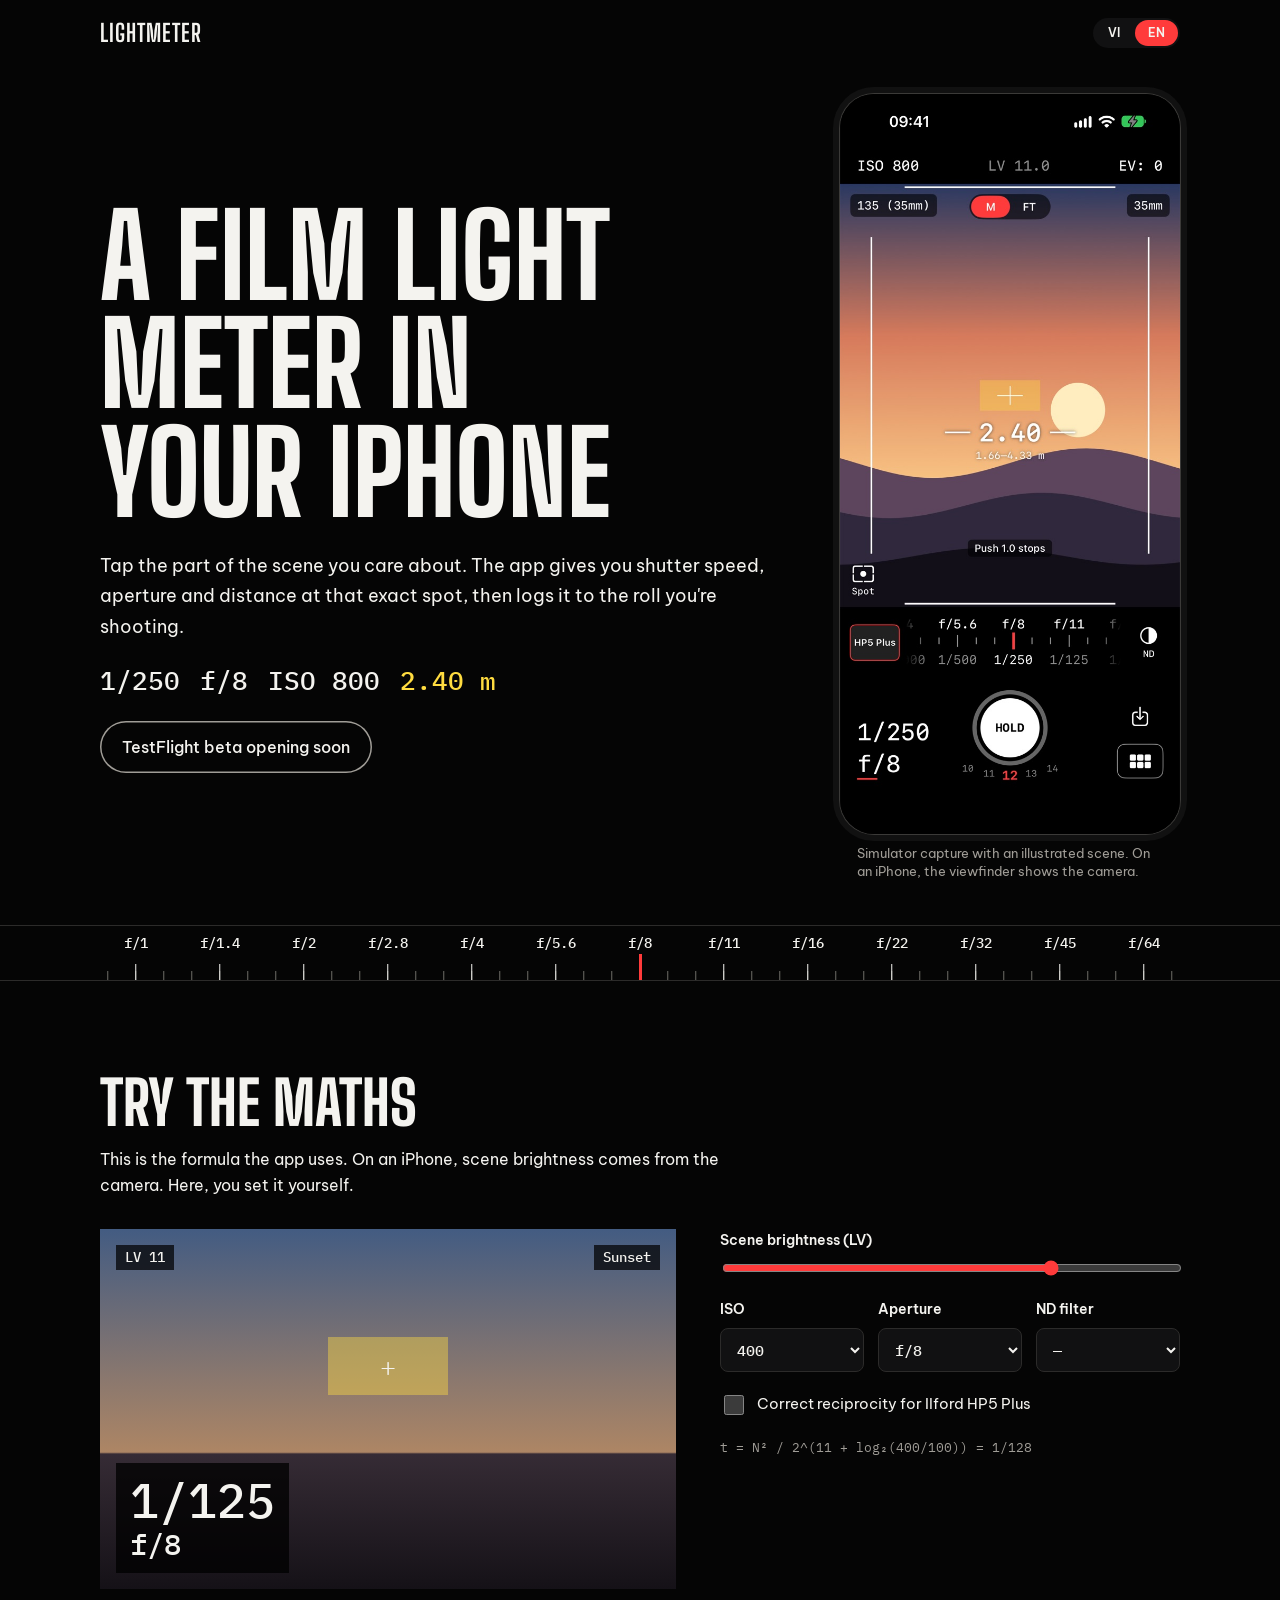
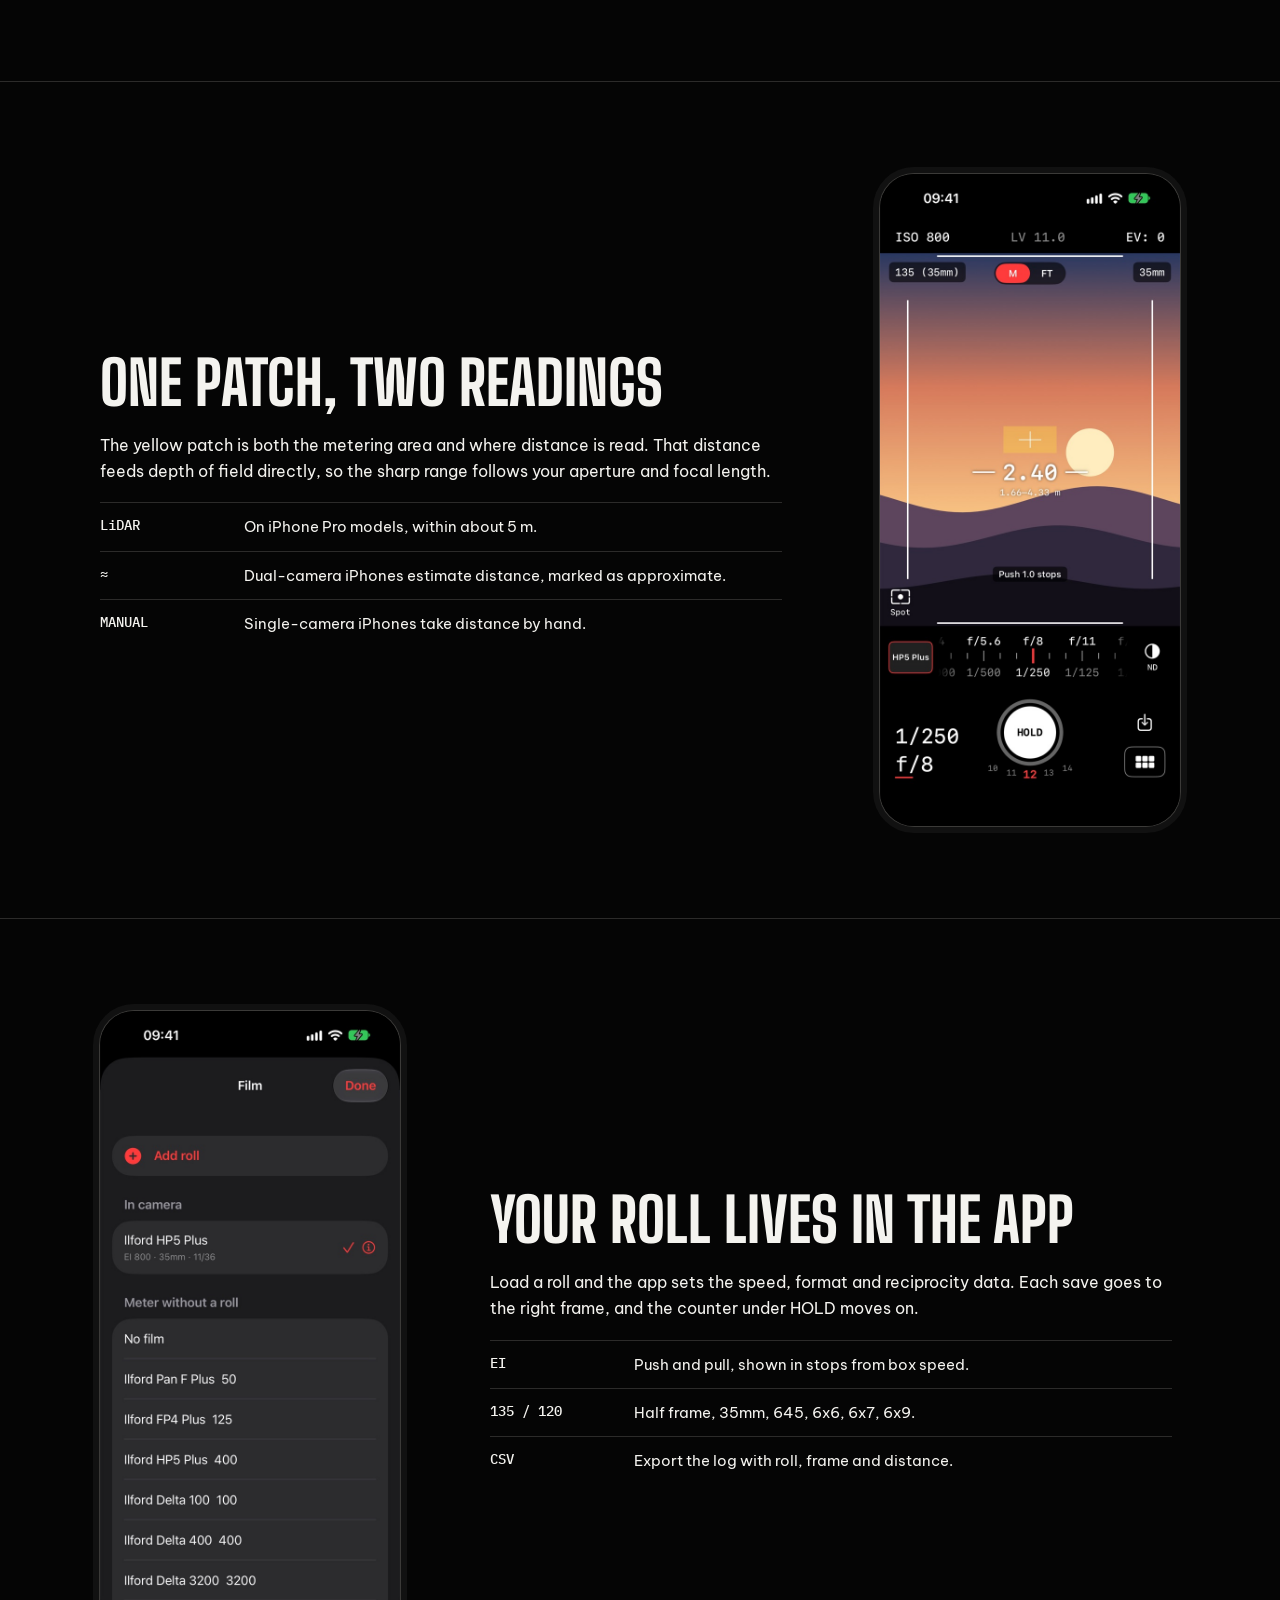
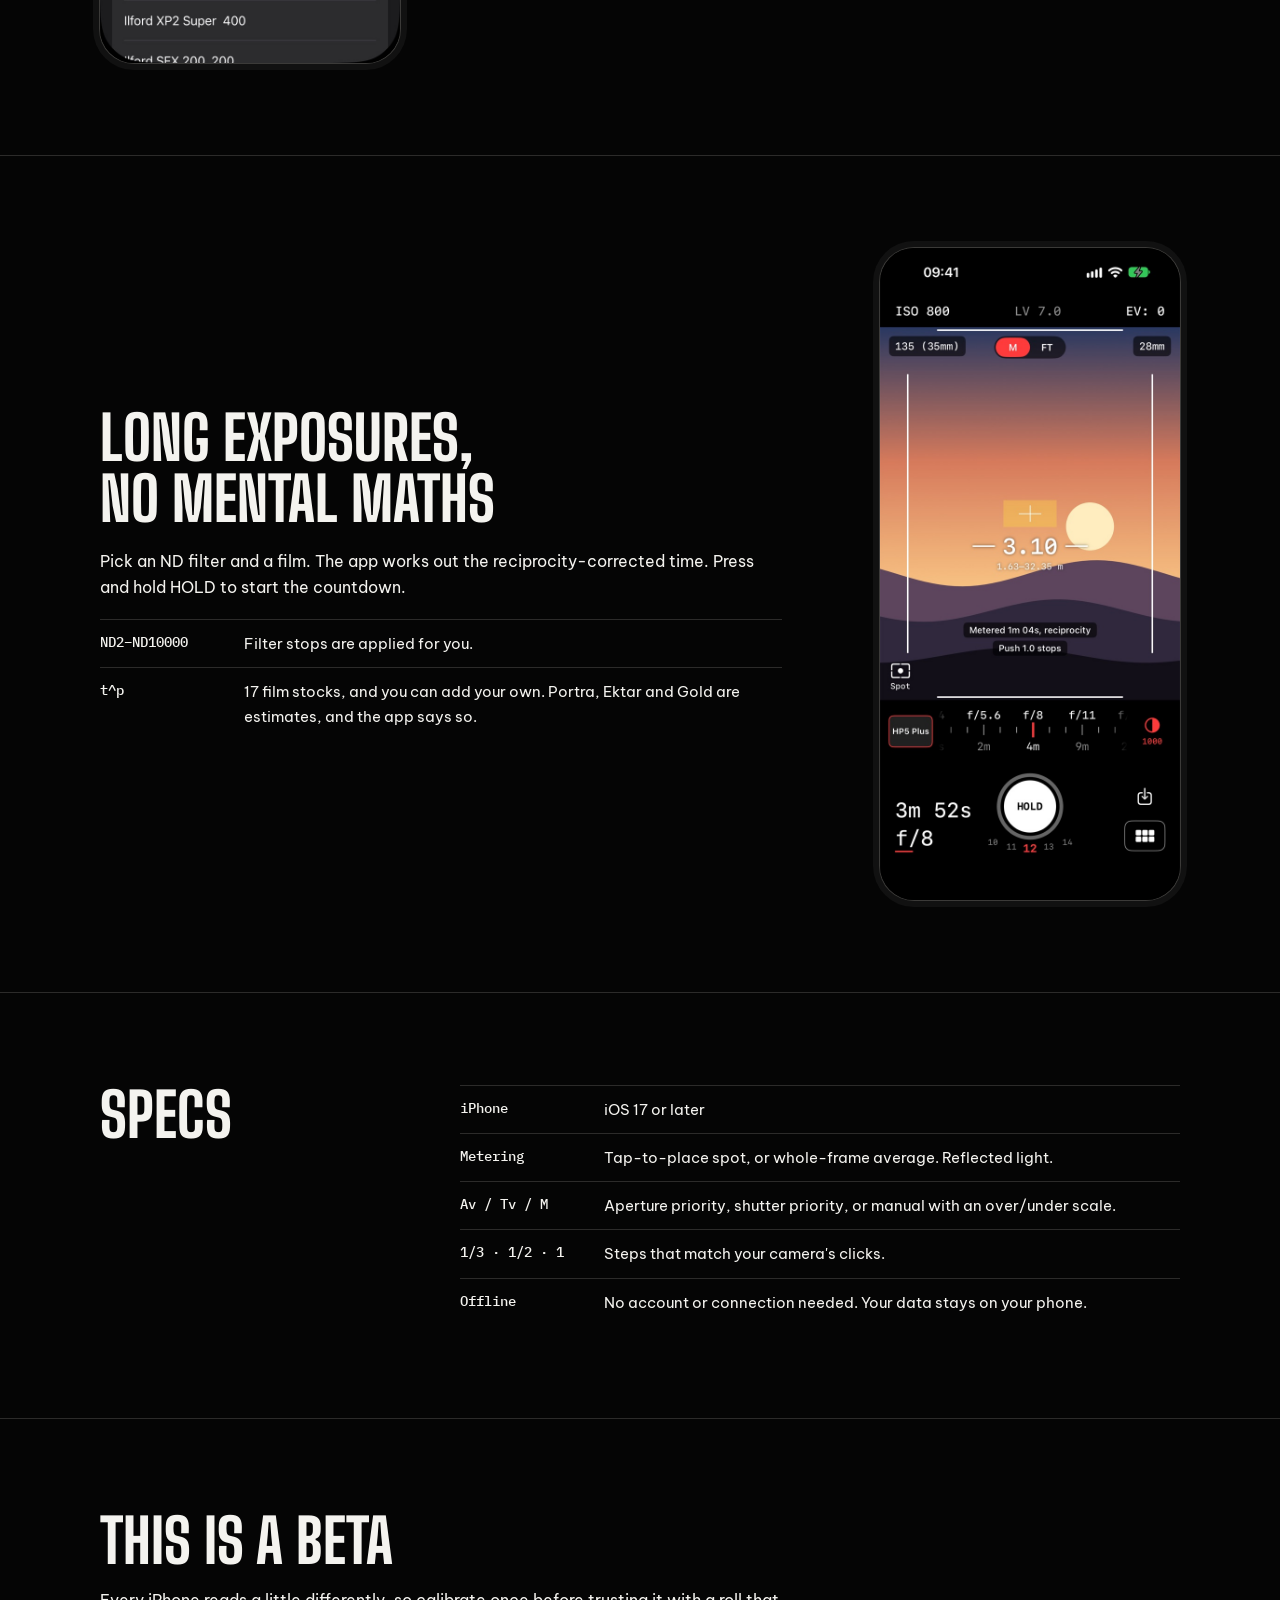
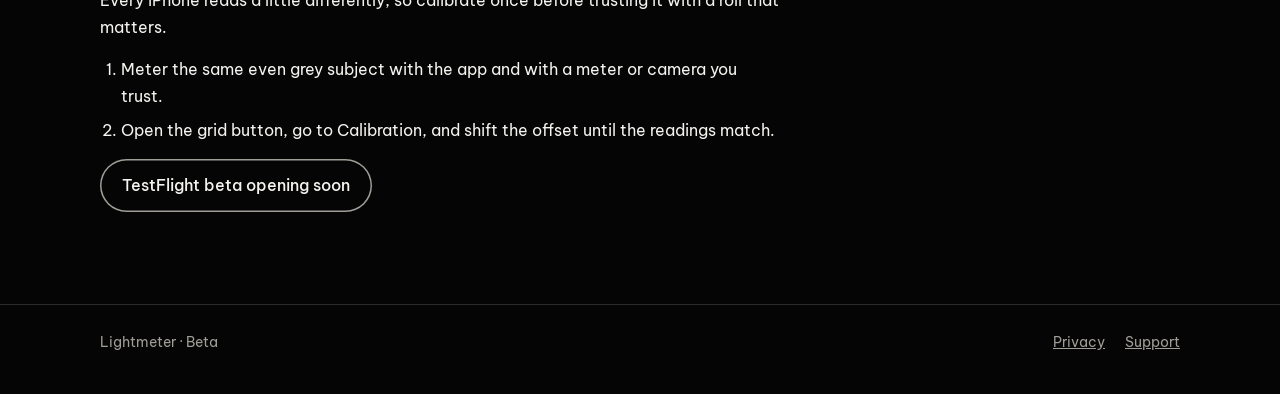
==== index.html @ 1edaca50 "Add Lightmeter iOS app and website Film light meter with spot and average metering, LiDAR and dual-c" ====
<!doctype html>
<html lang="vi" data-lang="vi">
<head>
<meta charset="utf-8">
<meta name="viewport" content="width=device-width, initial-scale=1, viewport-fit=cover">
<title>Lightmeter</title>
<meta name="description" content="Máy đo sáng cho nhiếp ảnh film trên iPhone: đo sáng, đo khoảng cách và theo dõi cuộn phim trên cùng một màn hình.">
<link rel="stylesheet" href="https://fonts.googleapis.com/css2?family=Be+Vietnam+Pro:wght@400;500;600;700&family=Big+Shoulders+Display:wght@700;800&family=IBM+Plex+Mono:wght@300;400;500&display=swap">
<link rel="stylesheet" href="site.css">
</head>
<body>
<header class="wrap top">
  <a class="brand" href="index.html" data-app>Lightmeter</a>
  <div class="langs" role="group" aria-label="Language">
    <button type="button" data-lang-btn="vi" aria-pressed="true">VI</button>
    <button type="button" data-lang-btn="en" aria-pressed="false">EN</button>
  </div>
</header>
<main>
<div class="wrap hero">
  <div class="hero-copy">
    <h1><span data-l="vi">Đo sáng cho máy film, ngay trên iPhone</span><span data-l="en">A film light meter in your iPhone</span></h1>
    <p class="lede" data-l="vi">Chạm vào chỗ bạn quan tâm. App cho biết tốc độ, khẩu độ và khoảng cách tại đúng điểm đó, rồi ghi vào cuộn phim đang chụp.</p>
    <p class="lede" data-l="en">Tap the part of the scene you care about. The app gives you shutter speed, aperture and distance at that exact spot, then logs it to the roll you're shooting.</p>
    <div class="reading" aria-hidden="true"><span>1/250</span><span>f/8</span><span>ISO 800</span><b>2.40 m</b></div>
    <a class="cta" data-cta href="#"><span data-l="vi">Tham gia TestFlight</span><span data-l="en">Join on TestFlight</span></a>
  </div>
  <figure class="phone">
    <img src="assets/meter.jpg" width="644" height="1400" alt="Màn hình đo sáng: ô vàng ở giữa khung ngắm, khoảng cách 2.40 m, thước khẩu độ, tốc độ 1/250 f/8 và nút HOLD">
    <figcaption><span data-l="vi">Ảnh chụp từ simulator với cảnh minh họa. Trên iPhone, khung ngắm là hình từ camera.</span><span data-l="en">Simulator capture with an illustrated scene. On an iPhone, the viewfinder shows the camera.</span></figcaption>
  </figure>
</div>
<div class="scale" aria-hidden="true">
  <div class="scale-strip"><div class="scale-labels"><span>f/1</span><span>f/1.4</span><span>f/2</span><span>f/2.8</span><span>f/4</span><span>f/5.6</span><span>f/8</span><span>f/11</span><span>f/16</span><span>f/22</span><span>f/32</span><span>f/45</span><span>f/64</span></div>
  <div class="scale-ticks"></div></div>
</div>

<section id="calc-section">
  <div class="wrap">
    <div class="calc-head">
      <h2><span data-l="vi">Thử phép tính</span><span data-l="en">Try the maths</span></h2>
      <p data-l="vi">Đây là công thức app dùng. Trên iPhone, độ sáng cảnh đến từ camera; ở đây bạn tự kéo.</p>
      <p data-l="en">This is the formula the app uses. On an iPhone, scene brightness comes from the camera. Here, you set it yourself.</p>
    </div>
    <form class="calc" id="calc">
      <div id="scene-window">
        <div class="vf-top"><span id="out-lv">LV 11</span><span id="out-scene"></span></div>
        <div class="patch" aria-hidden="true">+</div>
        <div class="vf-read" role="status" aria-live="polite">
          <strong id="out-shutter">1/60</strong>
          <span id="out-aperture">f/8</span>
        </div>
      </div>
      <div class="controls">
        <div class="field">
          <label for="lv"><span data-l="vi">Độ sáng cảnh (LV)</span><span data-l="en">Scene brightness (LV)</span></label>
          <input type="range" id="lv" name="lv" min="-2" max="16" step="1" value="11">
        </div>
        <div class="pair">
          <div class="field">
            <label for="iso">ISO</label>
            <select id="iso" name="iso"><option>100</option><option>200</option><option selected>400</option><option>800</option><option>1600</option><option>3200</option></select>
          </div>
          <div class="field">
            <label for="aperture"><span data-l="vi">Khẩu độ</span><span data-l="en">Aperture</span></label>
            <select id="aperture" name="aperture"><option value="1">f/1.4</option><option value="2">f/2</option><option value="3">f/2.8</option><option value="4">f/4</option><option value="5">f/5.6</option><option value="6" selected>f/8</option><option value="7">f/11</option><option value="8">f/16</option><option value="9">f/22</option></select>
          </div>
          <div class="field">
            <label for="nd"><span data-l="vi">Kính ND</span><span data-l="en">ND filter</span></label>
            <select id="nd" name="nd"><option value="1">—</option><option value="8">ND8</option><option value="64">ND64</option><option value="1000">ND1000</option></select>
          </div>
        </div>
        <label class="check"><input type="checkbox" id="hp5" name="hp5"><span><span data-l="vi">Bù reciprocity cho Ilford HP5 Plus</span><span data-l="en">Correct reciprocity for Ilford HP5 Plus</span></span></label>
        <p id="out-note" hidden></p>
        <p id="out-formula"></p>
      </div>
    </form>
  </div>
</section>

<section>
  <div class="wrap feature">
    <div class="feature-copy">
      <h2><span data-l="vi">Một ô vàng, hai số đo</span><span data-l="en">One patch, two readings</span></h2>
      <p data-l="vi">Ô vàng vừa là vùng đo sáng vừa là nơi lấy khoảng cách. Số khoảng cách đi thẳng vào độ sâu trường ảnh, nên bạn thấy luôn dải nét theo khẩu độ và tiêu cự đang chọn.</p>
      <p data-l="en">The yellow patch is both the metering area and where distance is read. That distance feeds depth of field directly, so the sharp range follows your aperture and focal length.</p>
      <ul class="facts">
        <li><b>LiDAR</b><span><span data-l="vi">Trên iPhone Pro, trong khoảng 5 m.</span><span data-l="en">On iPhone Pro models, within about 5 m.</span></span></li>
        <li><b>≈</b><span><span data-l="vi">Máy hai camera ước lượng khoảng cách, app đánh dấu là xấp xỉ.</span><span data-l="en">Dual-camera iPhones estimate distance, marked as approximate.</span></span></li>
        <li><b>MANUAL</b><span><span data-l="vi">Máy một camera nhập khoảng cách bằng tay.</span><span data-l="en">Single-camera iPhones take distance by hand.</span></span></li>
      </ul>
    </div>
    <figure class="phone"><img src="assets/dof.jpg" width="644" height="1400" loading="lazy" alt="Màn hình độ sâu trường ảnh: khoảng cách đo được, giới hạn gần, xa và siêu tiêu cự"></figure>
  </div>
</section>

<section>
  <div class="wrap feature flip">
    <div class="feature-copy">
      <h2><span data-l="vi">Cuộn phim nằm trong app</span><span data-l="en">Your roll lives in the app</span></h2>
      <p data-l="vi">Nạp một cuộn và app đặt sẵn ISO, khổ phim và dữ liệu reciprocity. Mỗi lần lưu, số đo được ghi vào đúng khung, còn bộ đếm dưới nút HOLD tăng lên.</p>
      <p data-l="en">Load a roll and the app sets the speed, format and reciprocity data. Each save goes to the right frame, and the counter under HOLD moves on.</p>
      <ul class="facts">
        <li><b>EI</b><span><span data-l="vi">Push và pull, app báo số stop so với ISO gốc.</span><span data-l="en">Push and pull, shown in stops from box speed.</span></span></li>
        <li><b>135 / 120</b><span><span data-l="vi">Half frame, 35mm, 645, 6x6, 6x7, 6x9.</span><span data-l="en">Half frame, 35mm, 645, 6x6, 6x7, 6x9.</span></span></li>
        <li><b>CSV</b><span><span data-l="vi">Xuất nhật ký kèm cuộn, khung và khoảng cách.</span><span data-l="en">Export the log with roll, frame and distance.</span></span></li>
      </ul>
    </div>
    <figure class="phone"><img src="assets/rolls.jpg" width="644" height="1400" loading="lazy" alt="Màn hình Film: nút Add roll, cuộn HP5 Plus đang nạp với 11 trên 36 kiểu"></figure>
  </div>
</section>

<section>
  <div class="wrap feature">
    <div class="feature-copy">
      <h2><span data-l="vi">Phơi dài, khỏi tính nhẩm</span><span data-l="en">Long exposures, no mental maths</span></h2>
      <p data-l="vi">Chọn kính ND và loại phim, app tính thời gian đã bù reciprocity. Giữ nút HOLD để mở đồng hồ đếm ngược.</p>
      <p data-l="en">Pick an ND filter and a film. The app works out the reciprocity-corrected time. Press and hold HOLD to start the countdown.</p>
      <ul class="facts">
        <li><b>ND2–ND10000</b><span><span data-l="vi">Tự bù số stop của kính.</span><span data-l="en">Filter stops are applied for you.</span></span></li>
        <li><b>t^p</b><span><span data-l="vi">17 loại phim, và bạn có thể tự thêm phim khác. Portra, Ektar và Gold là số ước lượng, app ghi rõ.</span><span data-l="en">17 film stocks, and you can add your own. Portra, Ektar and Gold are estimates, and the app says so.</span></span></li>
      </ul>
    </div>
    <figure class="phone"><img src="assets/longexp.jpg" width="644" height="1400" loading="lazy" alt="Phơi dài với ND1000 trên HP5 Plus: app báo thời gian đã bù reciprocity"></figure>
  </div>
</section>

<section>
  <div class="wrap spec-grid">
    <h2><span data-l="vi">Thông số</span><span data-l="en">Specs</span></h2>
    <ul class="facts">
      <li><b>iPhone</b><span><span data-l="vi">iOS 17 trở lên</span><span data-l="en">iOS 17 or later</span></span></li>
      <li><b>Metering</b><span><span data-l="vi">Spot chạm chọn điểm, hoặc Average toàn khung. Đo phản xạ.</span><span data-l="en">Tap-to-place spot, or whole-frame average. Reflected light.</span></span></li>
      <li><b>Av / Tv / M</b><span><span data-l="vi">Ưu tiên khẩu, ưu tiên tốc, hoặc thủ công với kim báo thừa thiếu sáng.</span><span data-l="en">Aperture priority, shutter priority, or manual with an over/under scale.</span></span></li>
      <li><b>1/3 · 1/2 · 1</b><span><span data-l="vi">Bước chỉnh theo vòng số của máy bạn.</span><span data-l="en">Steps that match your camera's clicks.</span></span></li>
      <li><b>Offline</b><span><span data-l="vi">Không cần tài khoản hay mạng. Dữ liệu nằm trên máy bạn.</span><span data-l="en">No account or connection needed. Your data stays on your phone.</span></span></li>
    </ul>
  </div>
</section>

<section>
  <div class="wrap beta">
    <h2><span data-l="vi">Đây là bản thử</span><span data-l="en">This is a beta</span></h2>
    <p data-l="vi">Mỗi iPhone đo lệch một chút, nên hãy hiệu chuẩn một lần trước khi tin số đo cho một cuộn phim quan trọng.</p>
    <p data-l="en">Every iPhone reads a little differently, so calibrate once before trusting it with a roll that matters.</p>
    <ol data-l="vi">
      <li>Đo cùng một mảng xám đều bằng app và bằng máy đo hoặc máy ảnh bạn tin tưởng.</li>
      <li>Vào nút lưới, mục Calibration, chỉnh offset đến khi hai số khớp.</li>
    </ol>
    <ol data-l="en">
      <li>Meter the same even grey subject with the app and with a meter or camera you trust.</li>
      <li>Open the grid button, go to Calibration, and shift the offset until the readings match.</li>
    </ol>
    <a class="cta" data-cta href="#"><span data-l="vi">Tham gia TestFlight</span><span data-l="en">Join on TestFlight</span></a>
  </div>
</section>
</main>
<footer>
  <div class="wrap">
    <span><span data-app>Lightmeter</span> · <span data-l="vi">Bản thử</span><span data-l="en">Beta</span></span>
    <nav>
      <a href="privacy.html"><span data-l="vi">Quyền riêng tư</span><span data-l="en">Privacy</span></a>
      <a href="support.html"><span data-l="vi">Hỗ trợ</span><span data-l="en">Support</span></a>
    </nav>
  </div>
</footer>
<script src="config.js"></script>
<script src="site.js"></script>
</body>
</html>
---- site.css ----
/* Layout: an instrument laid flat. An engraved stop scale runs the page width and
   each section sits on it, in the app's own black, white, red tick and yellow patch. */
:root {
  --bg: #050505;
  --panel: #111112;
  --line: #2c2b2a;
  --fg: #f4f3ef;
  --dim: #a09d97;
  --tick: #ff3b3b;
  --patch: #ffdc40;
  --display: "Big Shoulders Display", "Arial Narrow", Impact, sans-serif;
  --body: "Be Vietnam Pro", -apple-system, "Segoe UI", sans-serif;
  --mono: "IBM Plex Mono", ui-monospace, Menlo, monospace;
  color-scheme: dark;
}

* { box-sizing: border-box; }
body { margin: 0; background: var(--bg); color: var(--fg); font: 400 1rem/1.65 var(--body); }
:root[data-lang="vi"] [data-l="en"], :root[data-lang="en"] [data-l="vi"] { display: none !important; }
a { color: inherit; }
a:focus-visible, button:focus-visible, input:focus-visible, select:focus-visible { outline: 2px solid var(--patch); outline-offset: 3px; }

.wrap {
  max-width: 1120px; margin-inline: auto;
  padding-left: max(20px, env(safe-area-inset-left, 0px));
  padding-right: max(20px, env(safe-area-inset-right, 0px));
}

.top { display: flex; align-items: center; justify-content: space-between; gap: 16px; padding-block: 18px; }
.brand { font: 700 1.5rem/1 var(--display); letter-spacing: .04em; text-transform: uppercase; text-decoration: none; }
.langs { display: flex; gap: 2px; padding: 2px; border-radius: 99px; background: var(--panel); }
.langs button {
  appearance: none; border: 0; border-radius: 99px; background: none; color: var(--fg);
  font: 600 .78rem/1 var(--body); padding: 7px 13px; cursor: pointer;
}
.langs button[aria-pressed="true"] { background: var(--tick); }

h1, h2 { font-family: var(--display); font-weight: 800; text-transform: uppercase; text-wrap: balance; margin: 0; }
h1 { font-size: clamp(3.3rem, 9.4vw, 7.2rem); line-height: .94; }
h2 { font-size: clamp(2.3rem, 5vw, 3.8rem); line-height: 1; }
p { margin: 0; max-width: 62ch; }

.hero { display: grid; grid-template-columns: minmax(0, 1fr) minmax(0, 340px); gap: clamp(28px, 6vw, 72px); align-items: center; padding-block: 28px 44px; }
.hero-copy { display: grid; gap: 24px; min-width: 0; }
.lede { font-size: 1.15rem; color: var(--fg); }
.reading { display: flex; flex-wrap: wrap; gap: 6px 20px; font: 500 clamp(1.15rem, 2.4vw, 1.6rem)/1.2 var(--mono); }
.reading b { font-weight: 500; color: var(--patch); }

.cta {
  justify-self: start; display: inline-block; padding: 13px 22px; border-radius: 99px;
  background: var(--fg); color: #000; font-weight: 700; text-decoration: none;
}
.cta.is-pending { background: none; color: var(--fg); box-shadow: inset 0 0 0 1.5px var(--dim); font-weight: 500; }

.phone { margin: 0; display: grid; gap: 10px; min-width: 0; justify-items: center; }
.phone img { display: block; width: 100%; max-width: 340px; height: auto; border-radius: 34px; box-shadow: 0 0 0 1px #3b3a38, 0 0 0 7px #111; }
figcaption { font-size: .8rem; line-height: 1.45; color: var(--dim); max-width: 34ch; }

/* The scale: 84px to a full stop, a tick every 1/3 stop. f/8 sits on the red tick
   at the centre of the page, whatever the width. */
.scale { position: relative; overflow: hidden; border-block: 1px solid var(--line); padding-block: 10px 0; }
.scale-strip { position: relative; left: 50%; width: 1092px; margin-left: -546px; }
.scale-labels { display: flex; font: 500 .9rem/1 var(--mono); white-space: nowrap; }
.scale-labels span { flex: 0 0 84px; text-align: center; }
.scale-ticks {
  height: 22px; margin-top: 8px; background-repeat: repeat-x;
  background-image:
    linear-gradient(90deg, var(--fg) 0 1.5px, transparent 1.5px),
    linear-gradient(90deg, #6d6b66 0 1.5px, transparent 1.5px);
  background-size: 84px 16px, 28px 9px;
  background-position: 41.25px 100%, 13.25px 100%;
}
.scale::after { content: ""; position: absolute; left: 50%; bottom: 0; width: 3px; height: 26px; margin-left: -1.5px; background: var(--tick); }

section { padding-block: clamp(52px, 8vw, 92px); border-bottom: 1px solid var(--line); }

/* Calculator */
.calc-head { display: grid; gap: 12px; margin-bottom: 30px; }
.calc { display: grid; grid-template-columns: minmax(0, 1.25fr) minmax(0, 1fr); gap: clamp(20px, 4vw, 44px); }
#scene-window {
  --lit: .7;
  position: relative; min-width: 0; min-height: 360px; display: flex; flex-direction: column; justify-content: space-between; padding: 16px;
  background: linear-gradient(#000, #000); overflow: hidden; isolation: isolate;
}
#scene-window::before {
  content: ""; position: absolute; inset: 0; z-index: -1; opacity: var(--lit);
  background: linear-gradient(180deg, #5d7fb4 0%, #f0b98b 62%, #4a3c49 62.5%, #1d1820 100%);
  transition: opacity .2s linear;
}
.vf-top { display: flex; justify-content: space-between; gap: 8px; font: 500 .85rem/1 var(--mono); }
.vf-top span { background: rgba(0,0,0,.72); padding: 6px 9px; }
.patch { align-self: center; width: 120px; height: 58px; background: color-mix(in srgb, var(--patch) 42%, transparent); display: grid; place-items: center; font: 300 1.7rem/1 var(--mono); }
.vf-read { display: grid; gap: 4px; background: rgba(0,0,0,.78); padding: 12px 14px; justify-self: start; align-self: flex-start; }
.vf-read strong { font: 500 clamp(2rem, 5vw, 3rem)/1.05 var(--mono); }
.vf-read span { font: 500 clamp(1.3rem, 3vw, 1.8rem)/1.1 var(--mono); }

.controls { display: grid; gap: 20px; align-content: start; min-width: 0; }
.field { display: grid; gap: 7px; }
.field > label, .field > .label { font-size: .85rem; font-weight: 600; }
input[type=range] { width: 100%; accent-color: var(--tick); }
select {
  width: 100%; padding: 10px 12px; border-radius: 8px; border: 1px solid var(--line);
  background: var(--panel); color: var(--fg); font: 500 .95rem var(--mono);
}
.pair { display: grid; grid-template-columns: repeat(auto-fit, minmax(120px, 1fr)); gap: 14px; }
.check { display: flex; gap: 10px; align-items: center; font-size: .92rem; }
.check input { width: 20px; height: 20px; accent-color: var(--tick); flex: none; }
#out-formula { font: 400 .82rem/1.5 var(--mono); color: var(--dim); overflow-wrap: anywhere; }
#out-note { font-size: .92rem; font-weight: 500; color: var(--patch); }

/* Features */
.feature { display: grid; grid-template-columns: minmax(0, 1fr) minmax(0, 300px); gap: clamp(28px, 7vw, 90px); align-items: center; }
.feature.flip { grid-template-columns: minmax(0, 300px) minmax(0, 1fr); }
.feature.flip .phone { order: -1; }
.feature-copy { display: grid; gap: 18px; min-width: 0; }
.facts { list-style: none; margin: 0; padding: 0; display: grid; gap: 0; max-width: 62ch; }
.facts li { display: grid; grid-template-columns: minmax(0, 130px) minmax(0, 1fr); gap: 14px; padding-block: 11px; border-top: 1px solid var(--line); font-size: .95rem; }
.facts b { font: 500 .88rem/1.65 var(--mono); }

/* Spec */
.spec-grid { display: grid; grid-template-columns: minmax(0, 300px) minmax(0, 1fr); gap: clamp(20px, 5vw, 60px); }
.spec-grid .facts { max-width: none; }

.beta { display: grid; gap: 16px; }
.beta ol { margin: 0; padding-left: 1.3em; display: grid; gap: 8px; max-width: 62ch; }

footer { padding-block: 26px 40px; color: var(--dim); font-size: .88rem; }
footer .wrap { display: flex; flex-wrap: wrap; gap: 10px 24px; justify-content: space-between; }
footer nav { display: flex; gap: 20px; }

/* Legal pages */
.doc { padding-block: 34px 70px; display: grid; gap: 30px; max-width: 760px; }
.doc h1 { font-size: clamp(2.6rem, 7vw, 4.4rem); }
.doc h2 { font-size: 1.7rem; margin-bottom: 8px; }
.doc section { padding: 0; border: 0; }
.doc ul, .doc ol { margin: 8px 0 0; padding-left: 1.3em; display: grid; gap: 6px; max-width: 62ch; }
.updated { color: var(--dim); font-size: .9rem; }
[hidden] { display: none !important; }

@media (max-width: 760px) {
  .hero, .feature, .feature.flip, .calc, .spec-grid { grid-template-columns: minmax(0, 1fr); }
  .feature.flip .phone { order: 0; }
  .phone img { max-width: 280px; }
  #scene-window { min-height: 300px; }
  .facts li { grid-template-columns: minmax(0, 104px) minmax(0, 1fr); }
}
@media (prefers-reduced-motion: reduce) { #scene-window::before { transition: none; } }
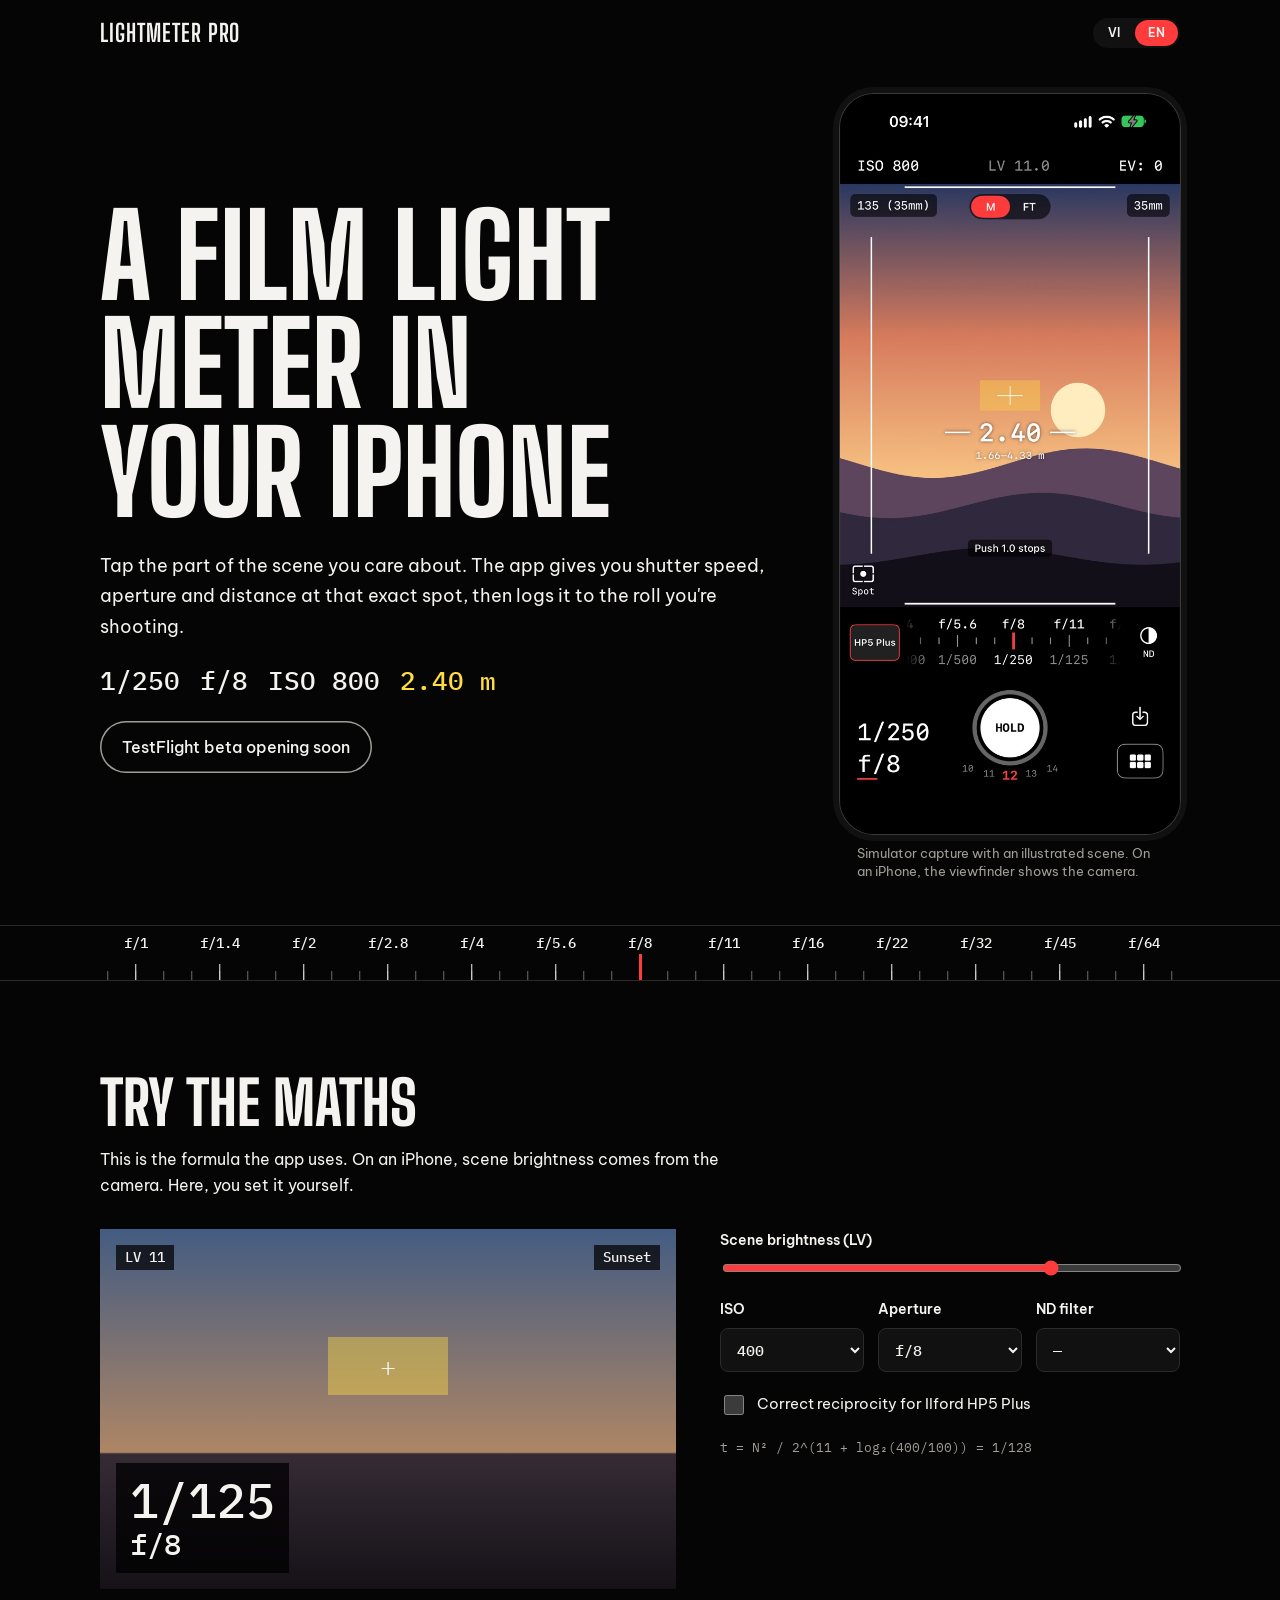
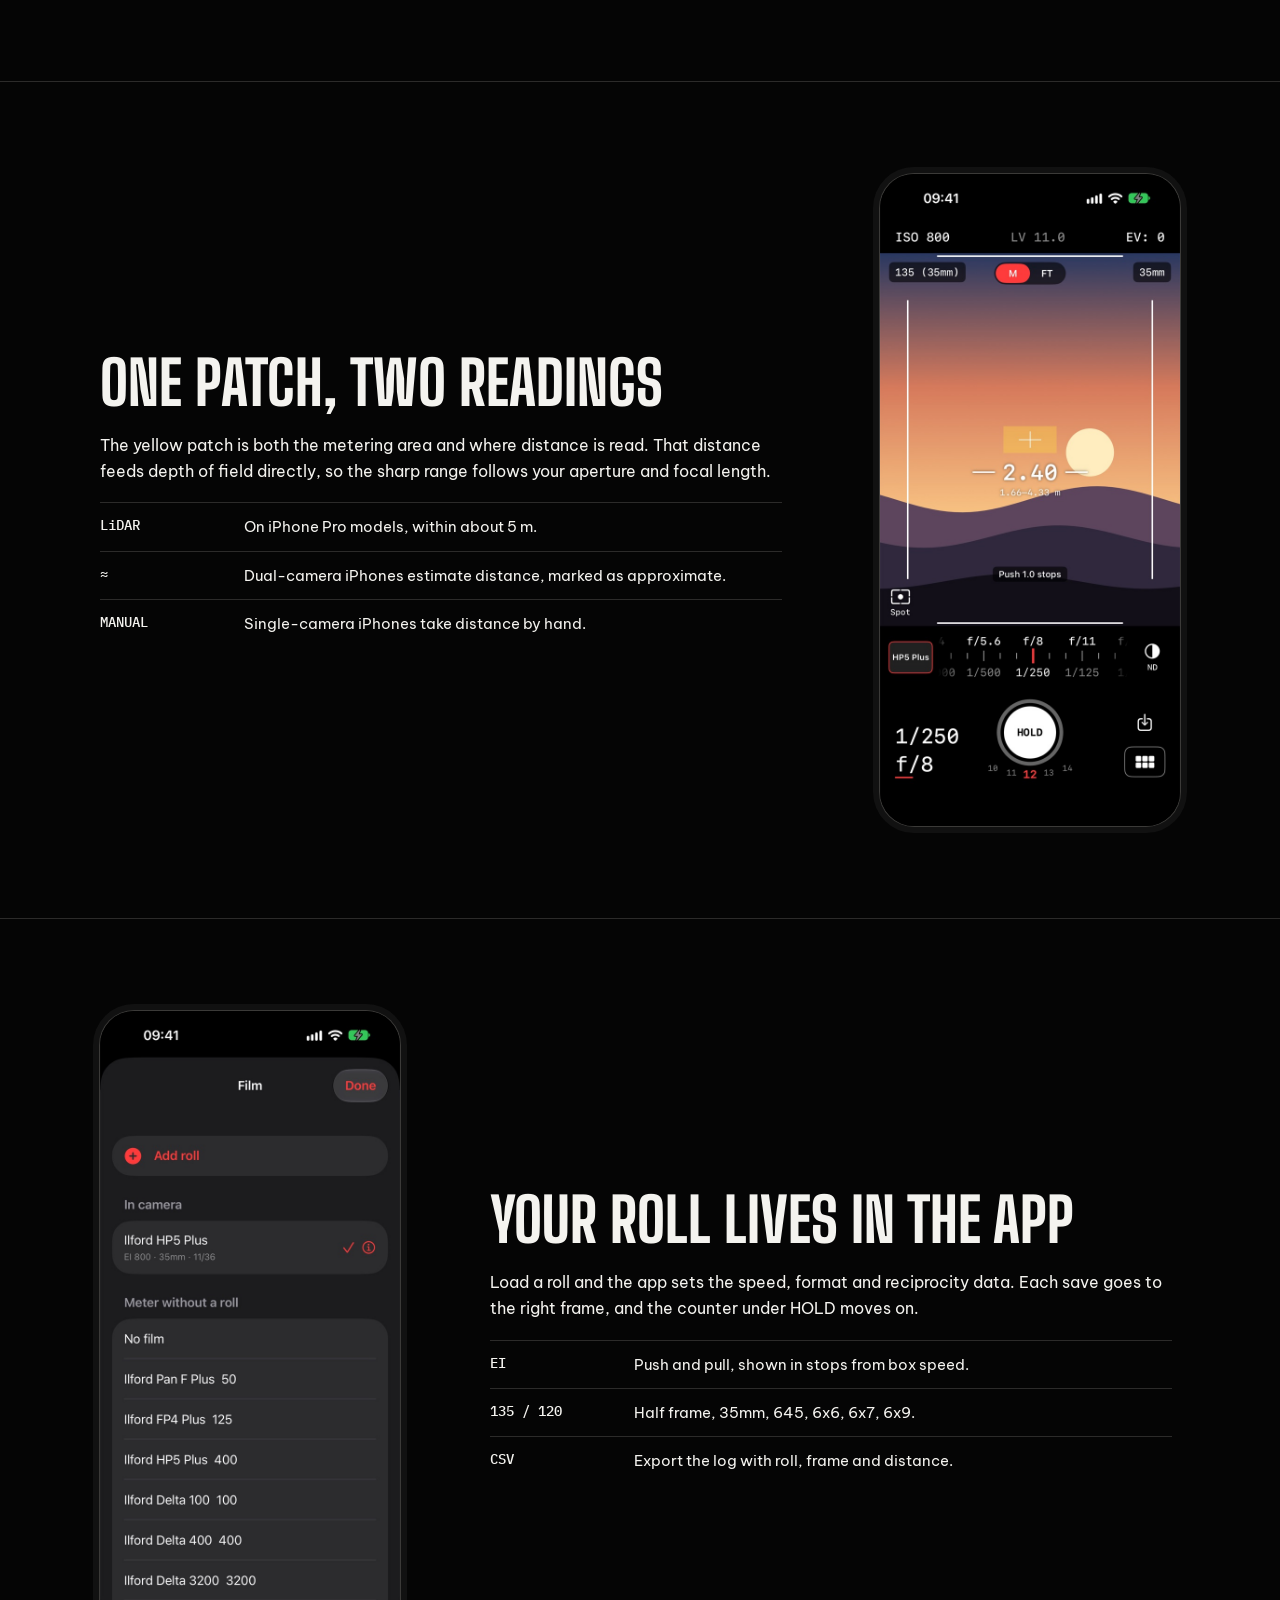
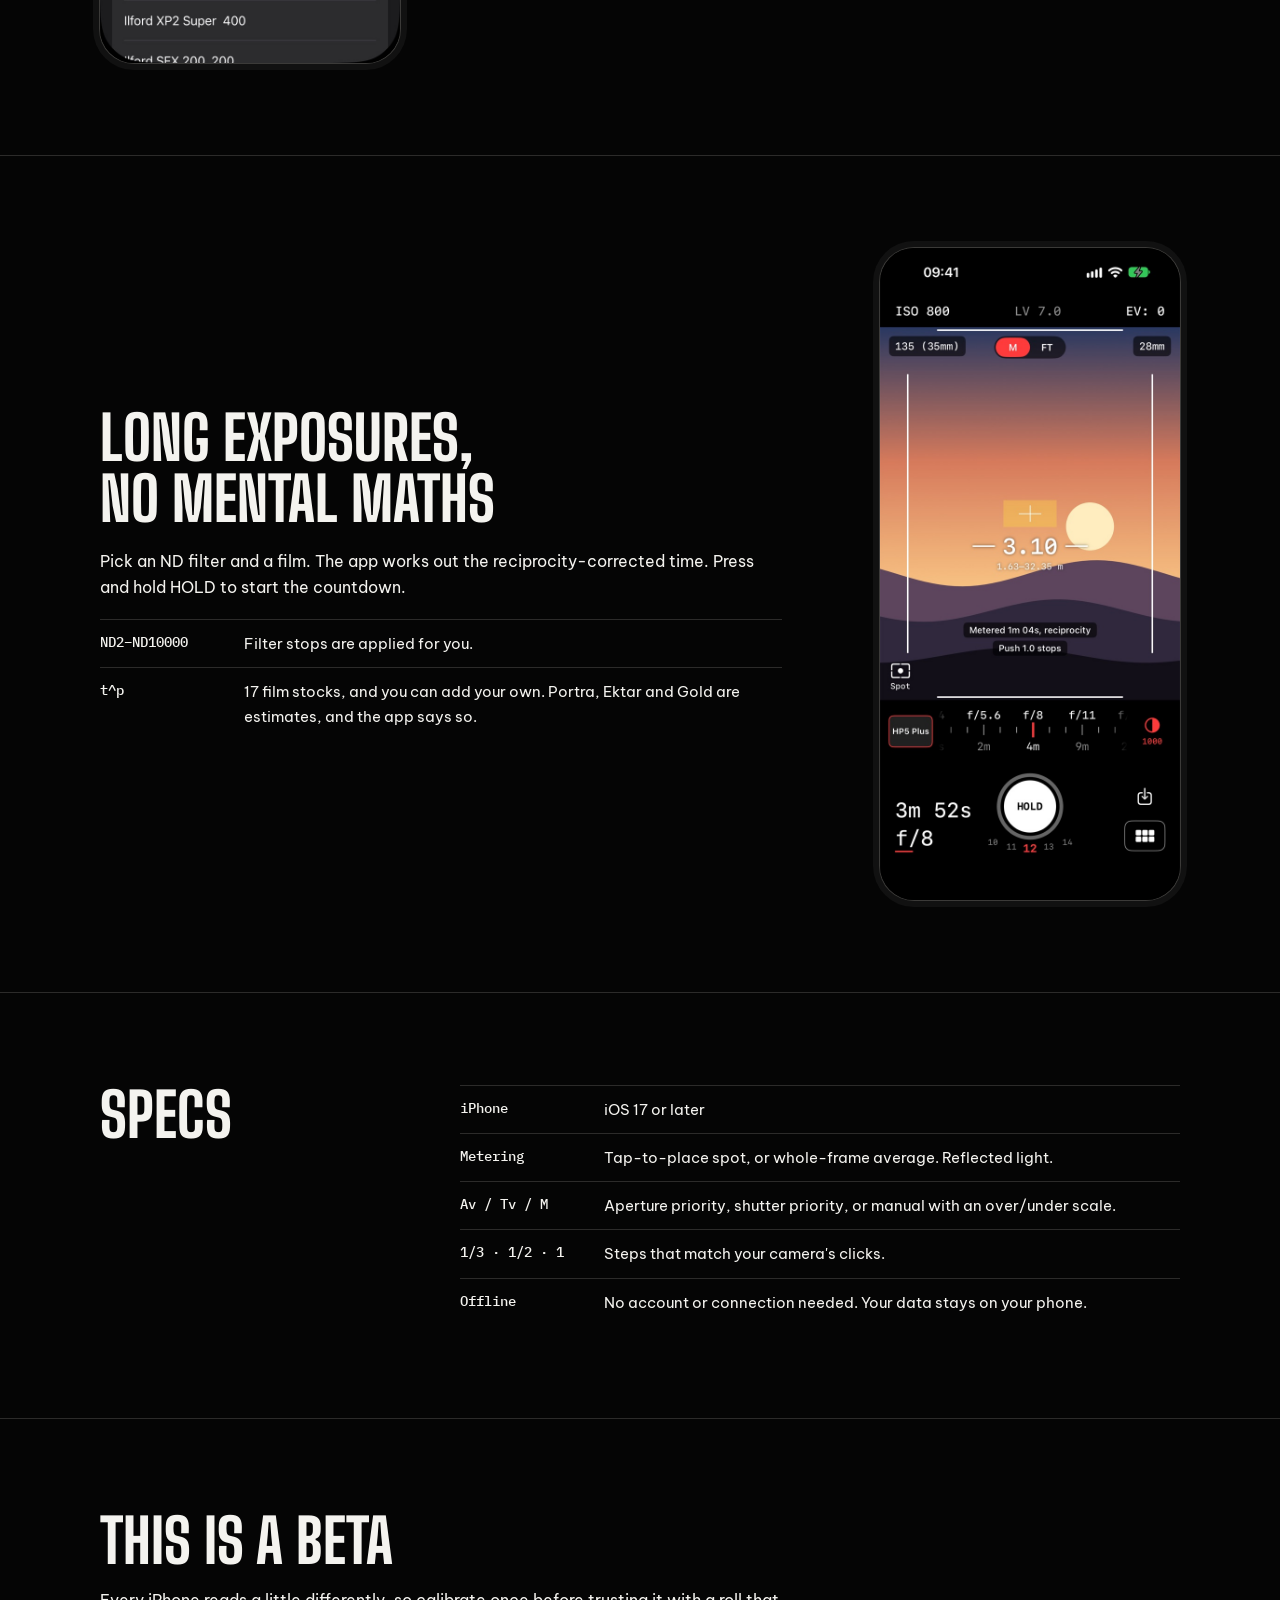
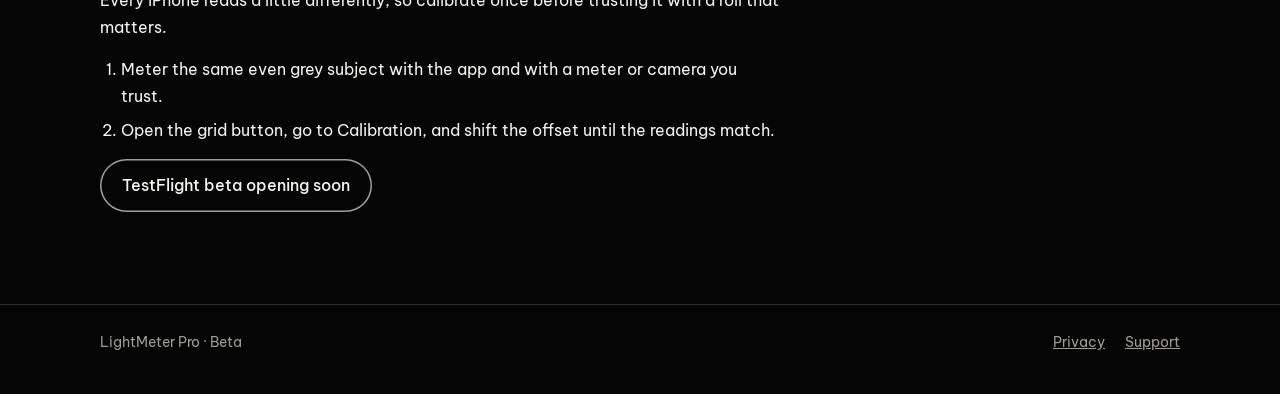
==== commit 2515b5c4: "Rename the app to LightMeter Pro Co-Authored-By: Claude Opus 5.5 <noreply@anthropic.com>" ====
--- a/index.html
+++ b/index.html
@@ -3,14 +3,14 @@
 <head>
 <meta charset="utf-8">
 <meta name="viewport" content="width=device-width, initial-scale=1, viewport-fit=cover">
-<title>Lightmeter</title>
+<title>LightMeter Pro</title>
 <meta name="description" content="Máy đo sáng cho nhiếp ảnh film trên iPhone: đo sáng, đo khoảng cách và theo dõi cuộn phim trên cùng một màn hình.">
 <link rel="stylesheet" href="https://fonts.googleapis.com/css2?family=Be+Vietnam+Pro:wght@400;500;600;700&family=Big+Shoulders+Display:wght@700;800&family=IBM+Plex+Mono:wght@300;400;500&display=swap">
 <link rel="stylesheet" href="site.css">
 </head>
 <body>
 <header class="wrap top">
-  <a class="brand" href="index.html" data-app>Lightmeter</a>
+  <a class="brand" href="index.html" data-app>LightMeter Pro</a>
   <div class="langs" role="group" aria-label="Language">
     <button type="button" data-lang-btn="vi" aria-pressed="true">VI</button>
     <button type="button" data-lang-btn="en" aria-pressed="false">EN</button>
@@ -157,7 +157,7 @@
 </main>
 <footer>
   <div class="wrap">
-    <span><span data-app>Lightmeter</span> · <span data-l="vi">Bản thử</span><span data-l="en">Beta</span></span>
+    <span><span data-app>LightMeter Pro</span> · <span data-l="vi">Bản thử</span><span data-l="en">Beta</span></span>
     <nav>
       <a href="privacy.html"><span data-l="vi">Quyền riêng tư</span><span data-l="en">Privacy</span></a>
       <a href="support.html"><span data-l="vi">Hỗ trợ</span><span data-l="en">Support</span></a>
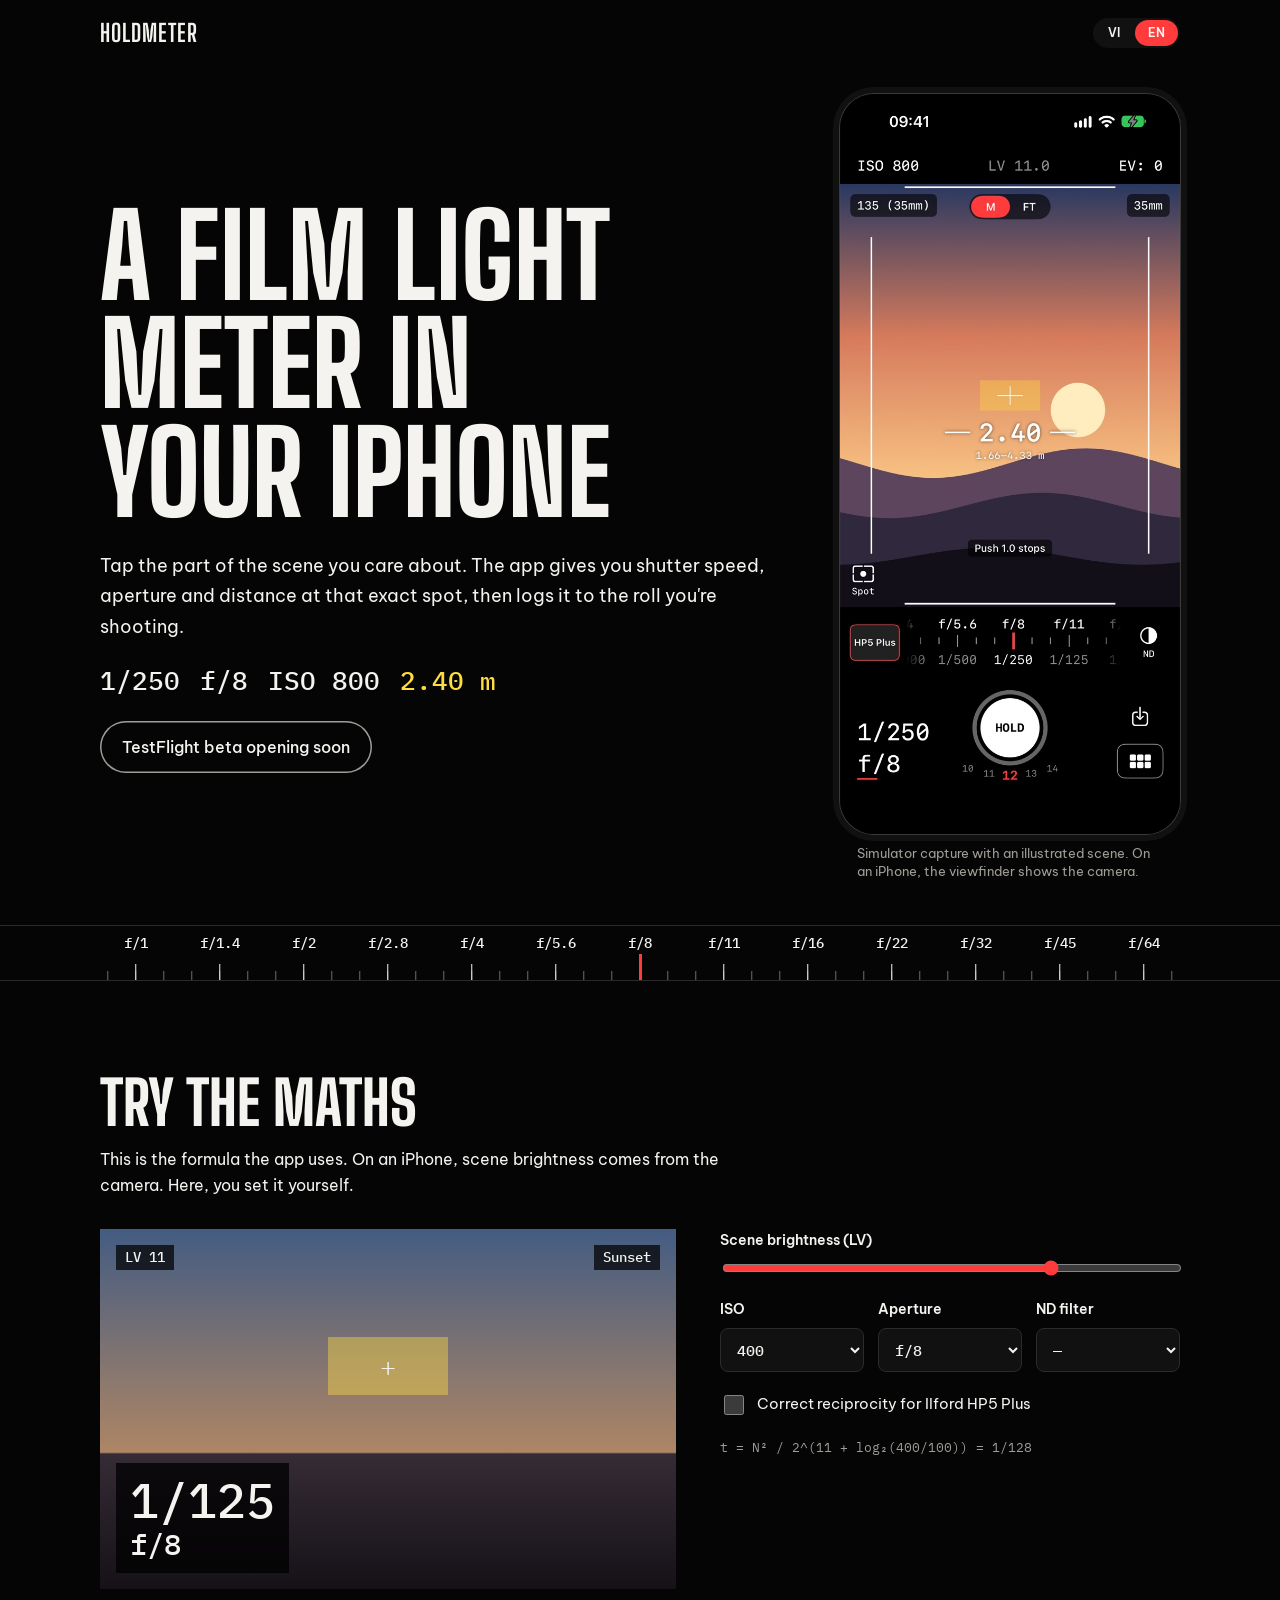
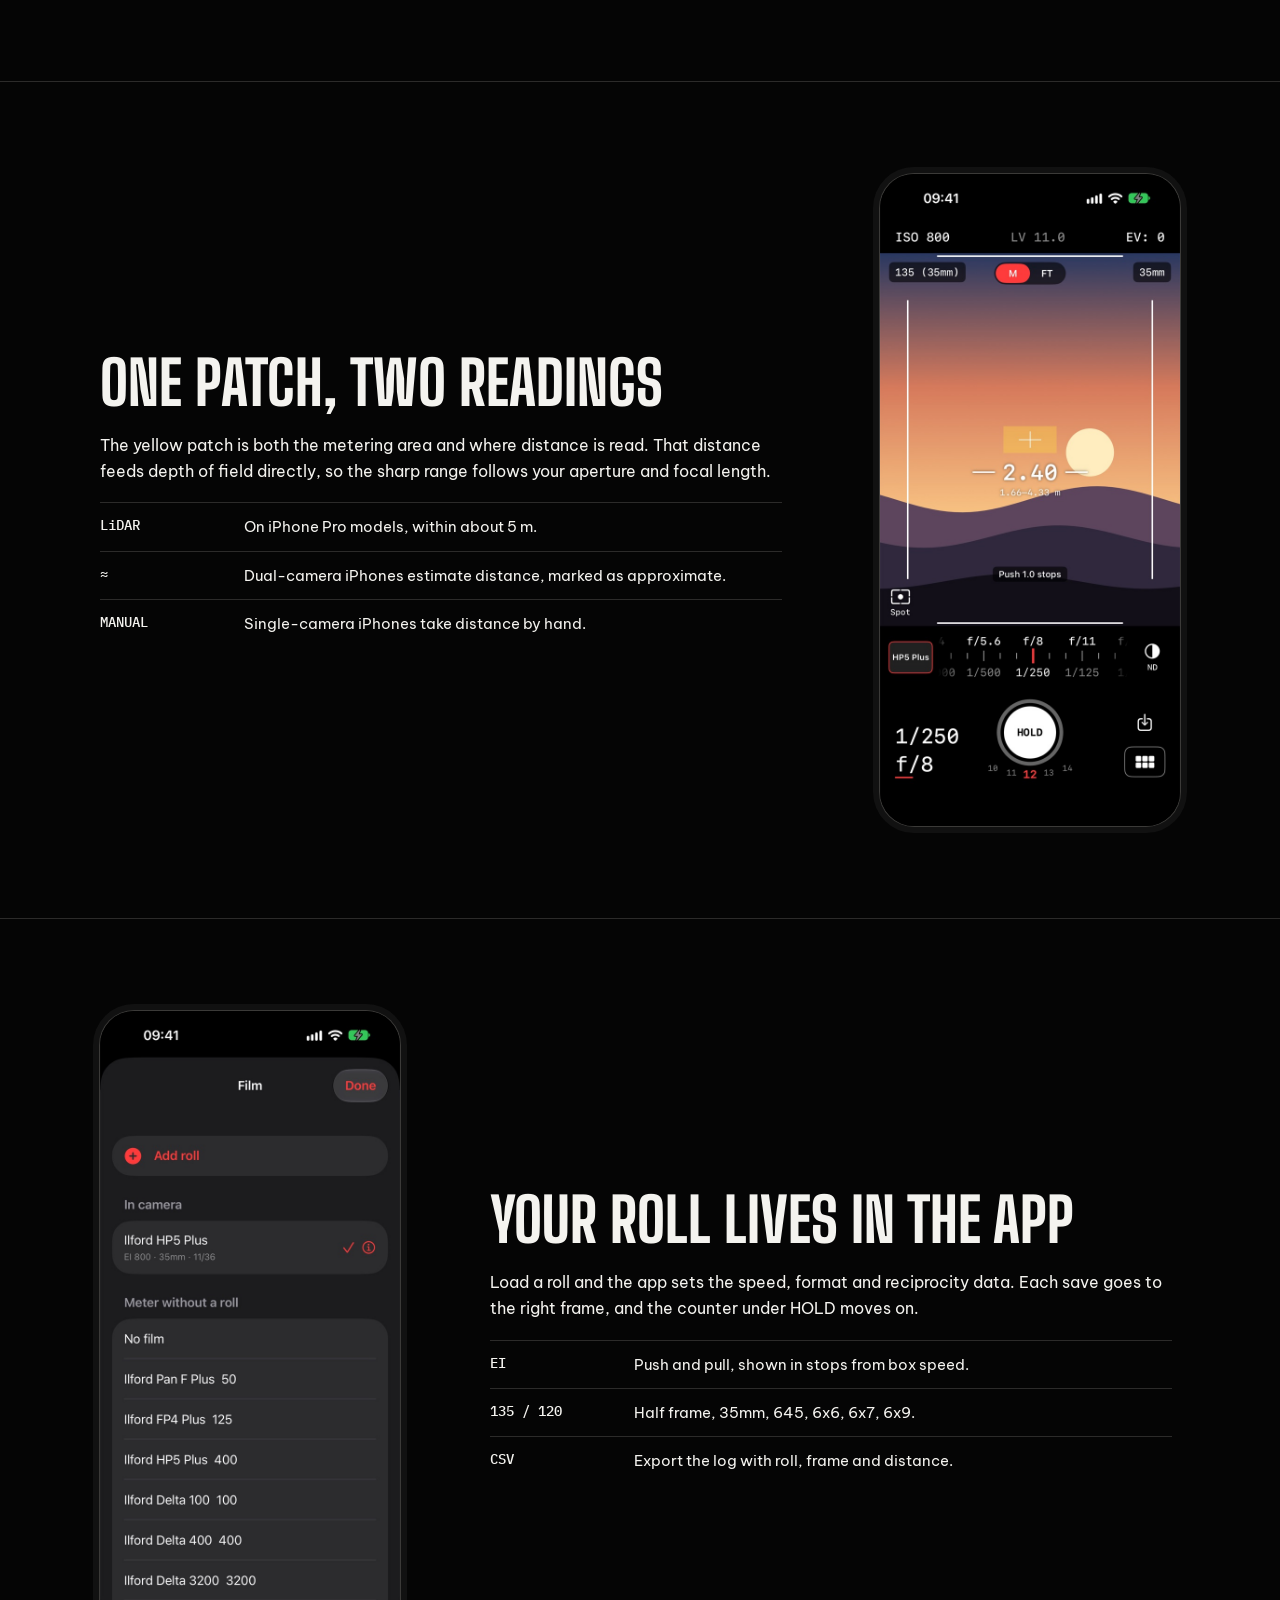
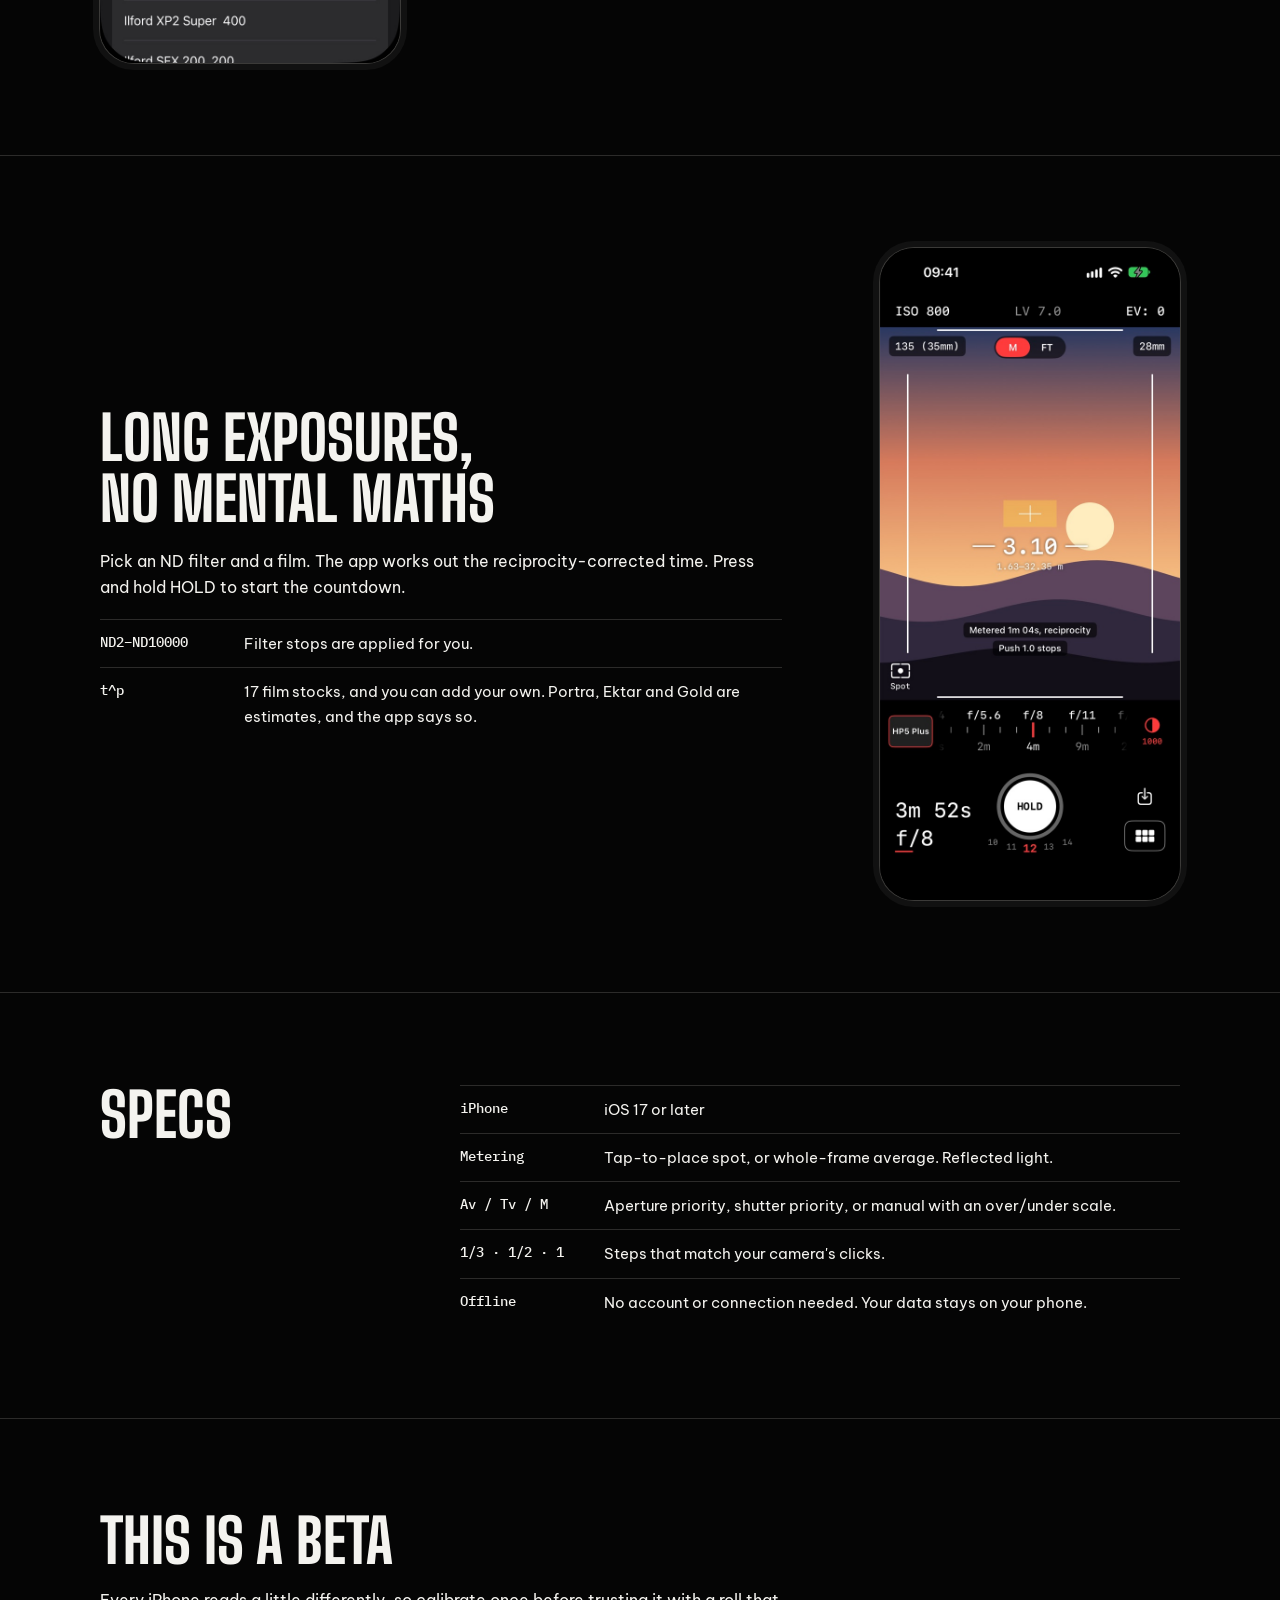
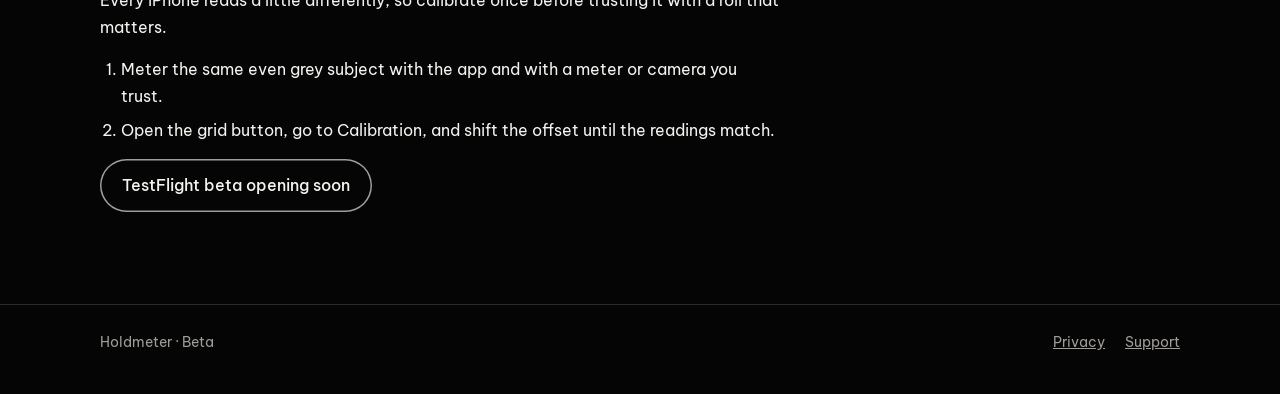
==== commit 6c892ab0: "Rename the app to Holdmeter LightMeter Pro is already taken on App Store Connect.  Co-Authored-By: C" ====
--- a/index.html
+++ b/index.html
@@ -3,14 +3,14 @@
 <head>
 <meta charset="utf-8">
 <meta name="viewport" content="width=device-width, initial-scale=1, viewport-fit=cover">
-<title>LightMeter Pro</title>
+<title>Holdmeter</title>
 <meta name="description" content="Máy đo sáng cho nhiếp ảnh film trên iPhone: đo sáng, đo khoảng cách và theo dõi cuộn phim trên cùng một màn hình.">
 <link rel="stylesheet" href="https://fonts.googleapis.com/css2?family=Be+Vietnam+Pro:wght@400;500;600;700&family=Big+Shoulders+Display:wght@700;800&family=IBM+Plex+Mono:wght@300;400;500&display=swap">
 <link rel="stylesheet" href="site.css">
 </head>
 <body>
 <header class="wrap top">
-  <a class="brand" href="index.html" data-app>LightMeter Pro</a>
+  <a class="brand" href="index.html" data-app>Holdmeter</a>
   <div class="langs" role="group" aria-label="Language">
     <button type="button" data-lang-btn="vi" aria-pressed="true">VI</button>
     <button type="button" data-lang-btn="en" aria-pressed="false">EN</button>
@@ -157,7 +157,7 @@
 </main>
 <footer>
   <div class="wrap">
-    <span><span data-app>LightMeter Pro</span> · <span data-l="vi">Bản thử</span><span data-l="en">Beta</span></span>
+    <span><span data-app>Holdmeter</span> · <span data-l="vi">Bản thử</span><span data-l="en">Beta</span></span>
     <nav>
       <a href="privacy.html"><span data-l="vi">Quyền riêng tư</span><span data-l="en">Privacy</span></a>
       <a href="support.html"><span data-l="vi">Hỗ trợ</span><span data-l="en">Support</span></a>
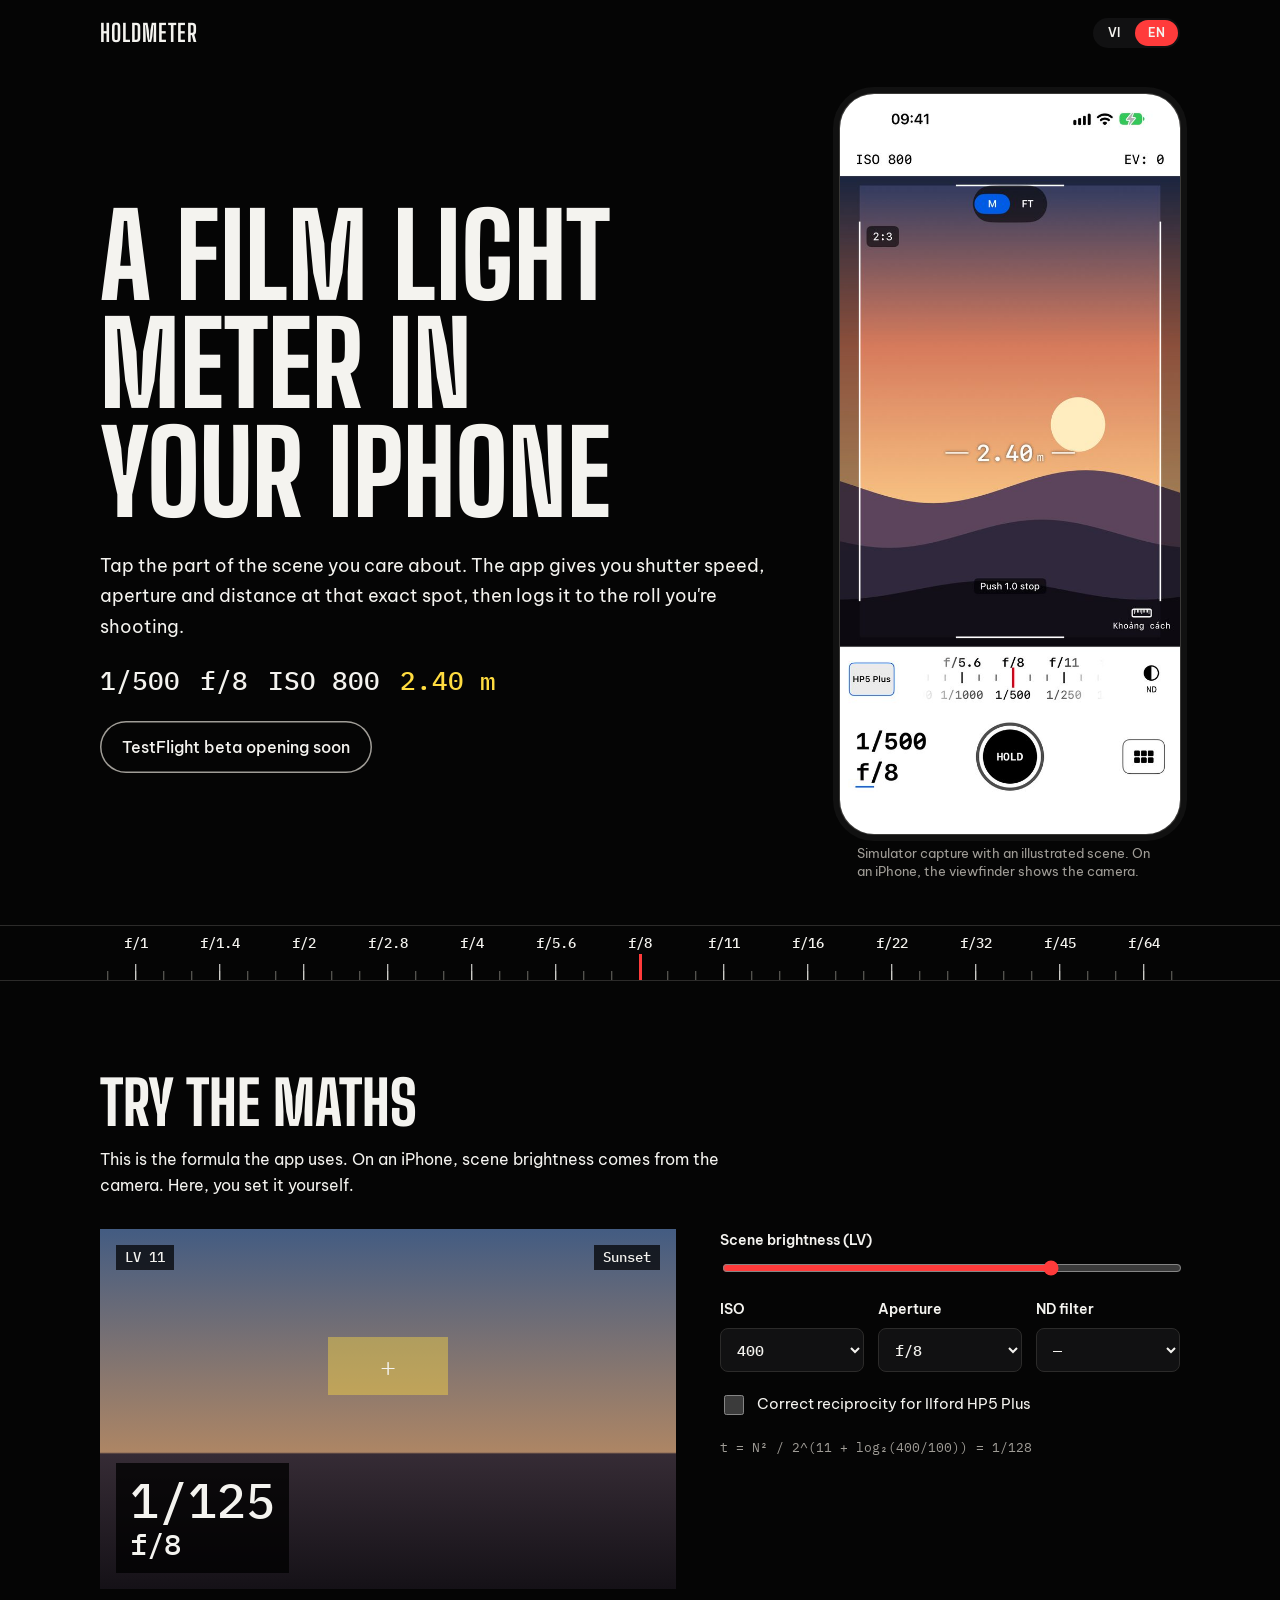
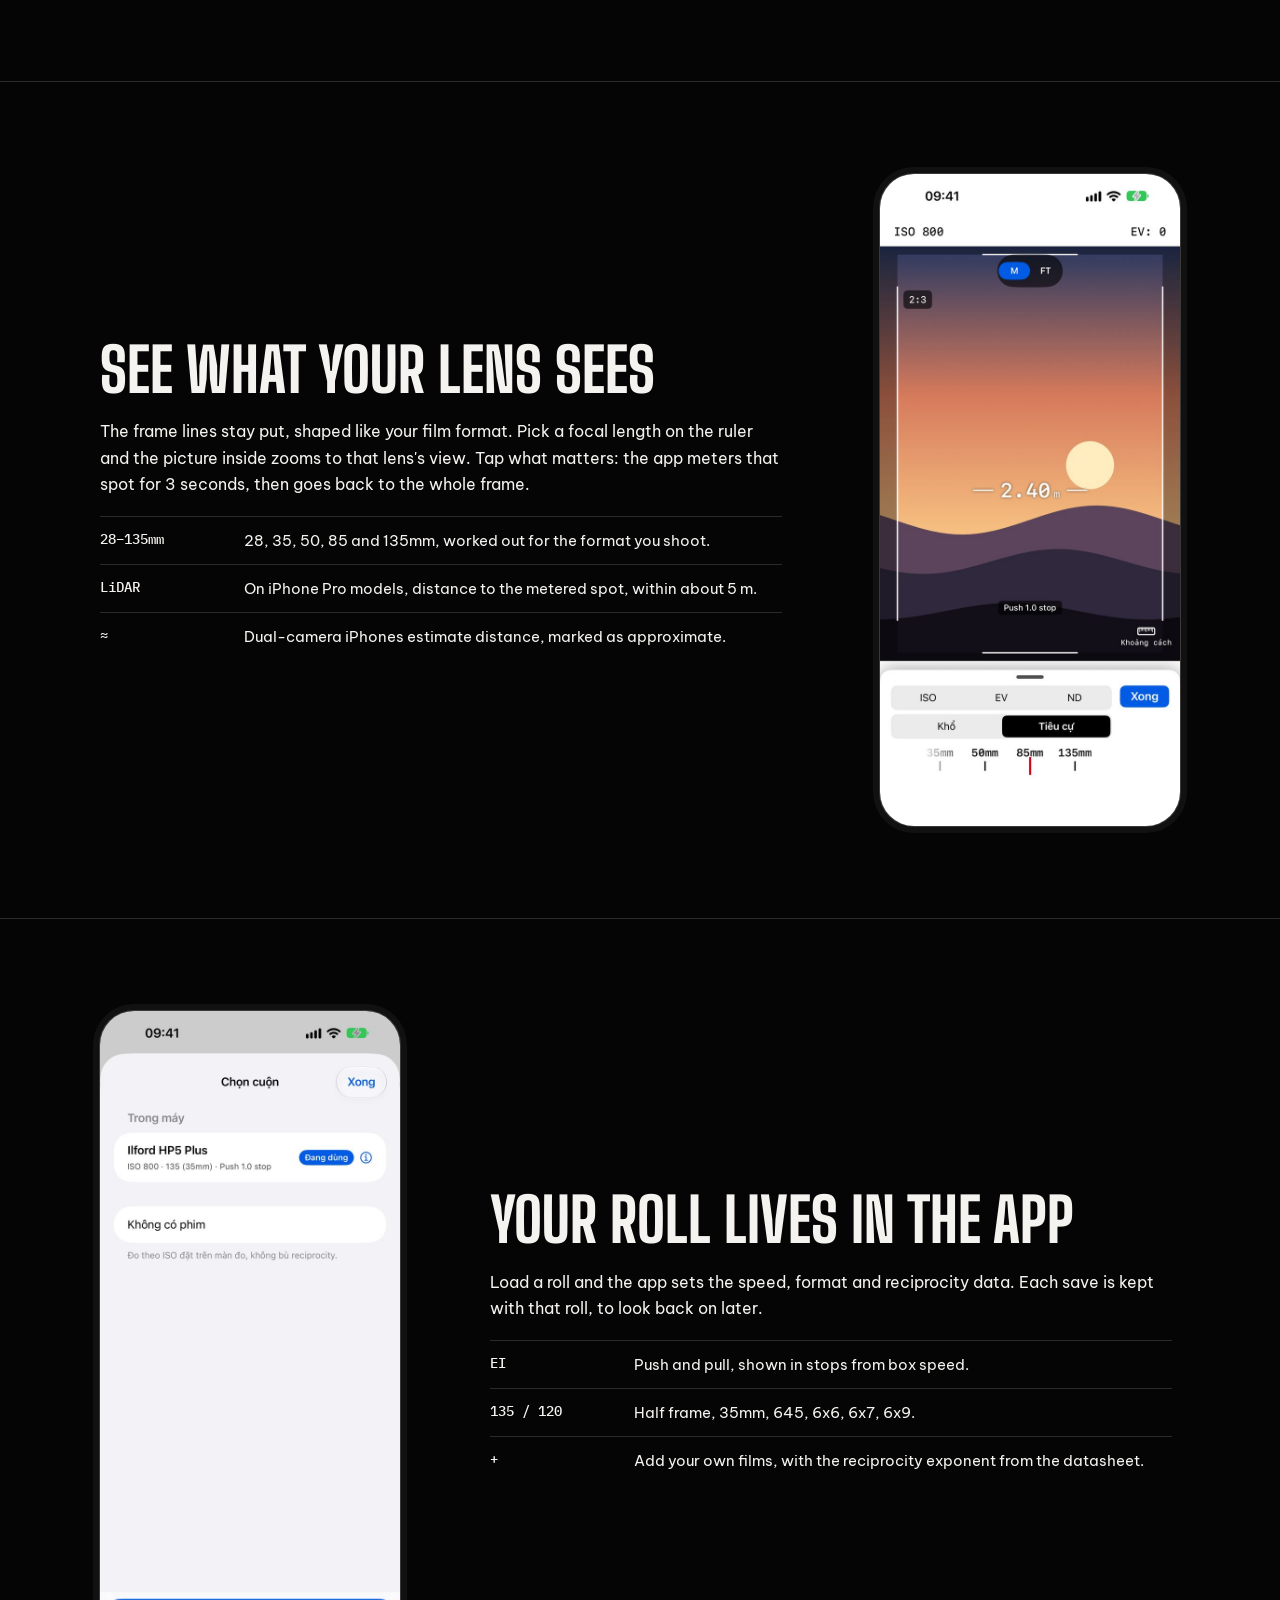
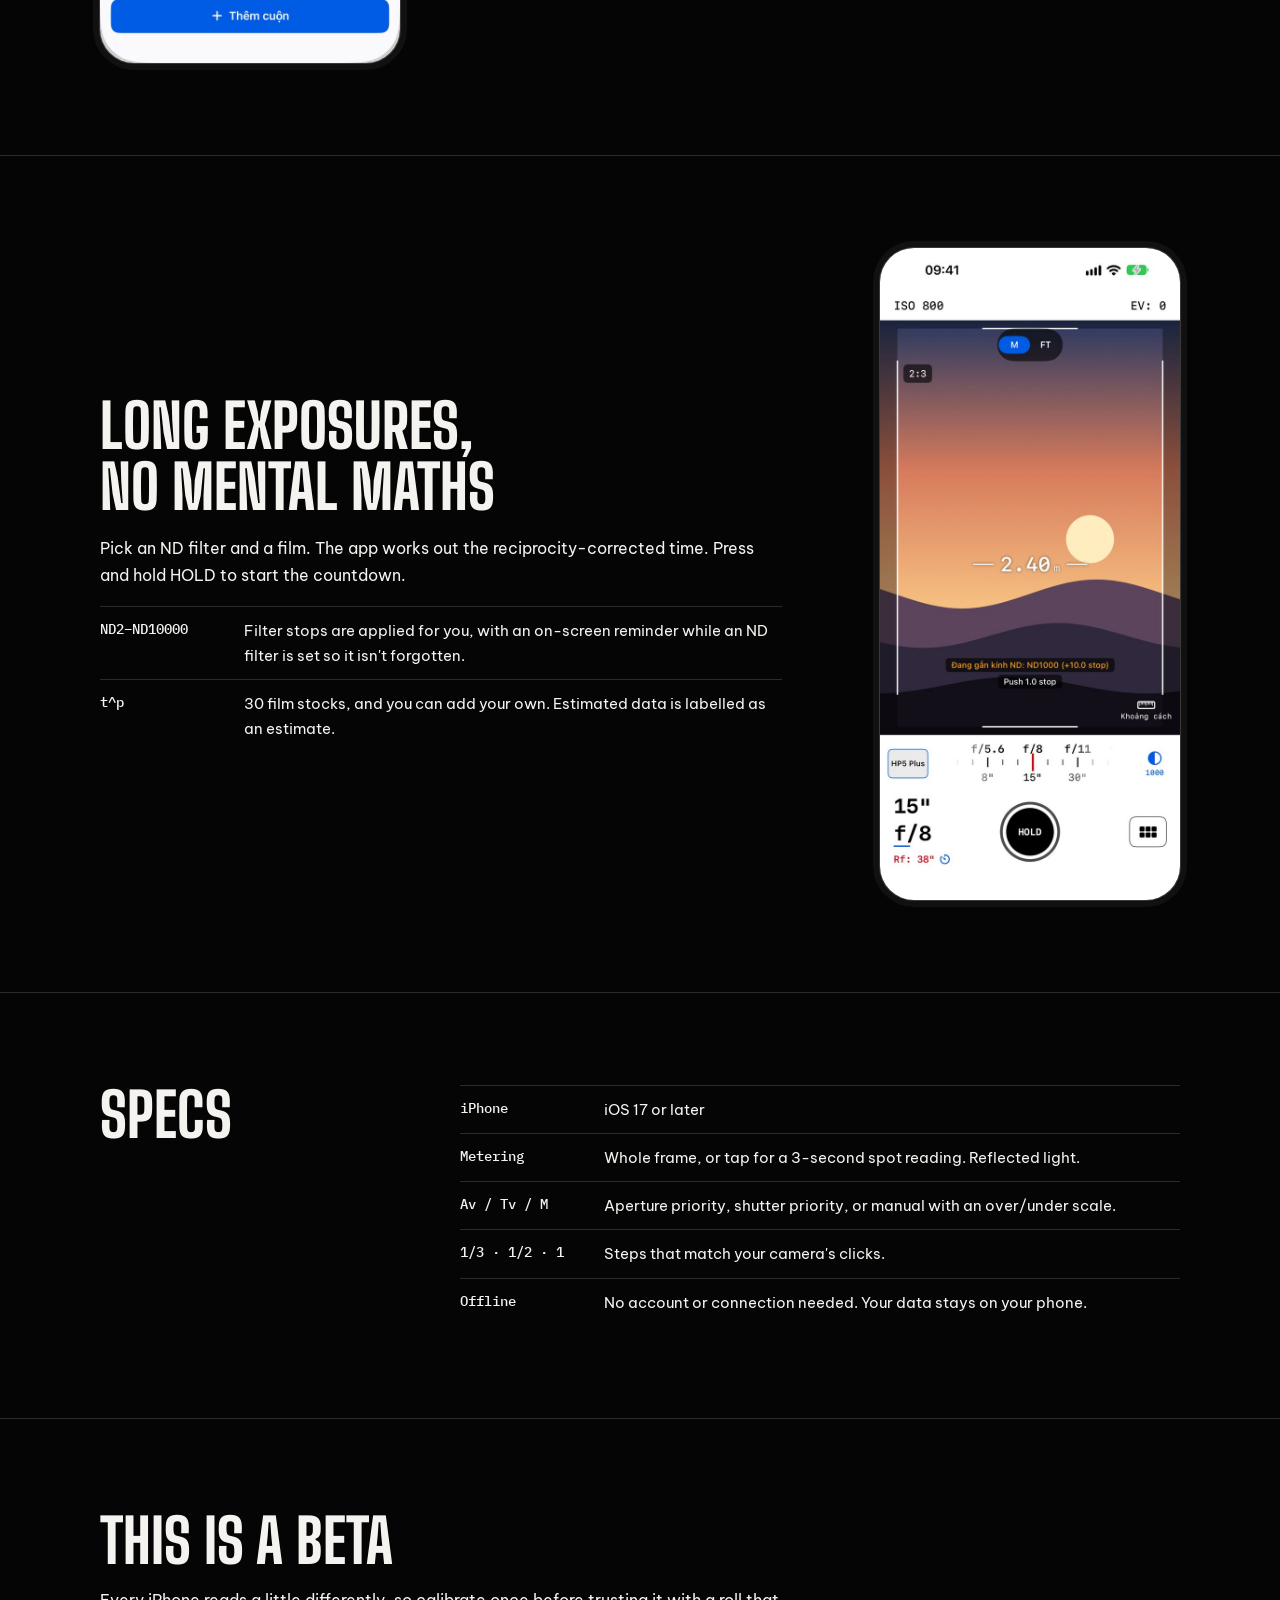
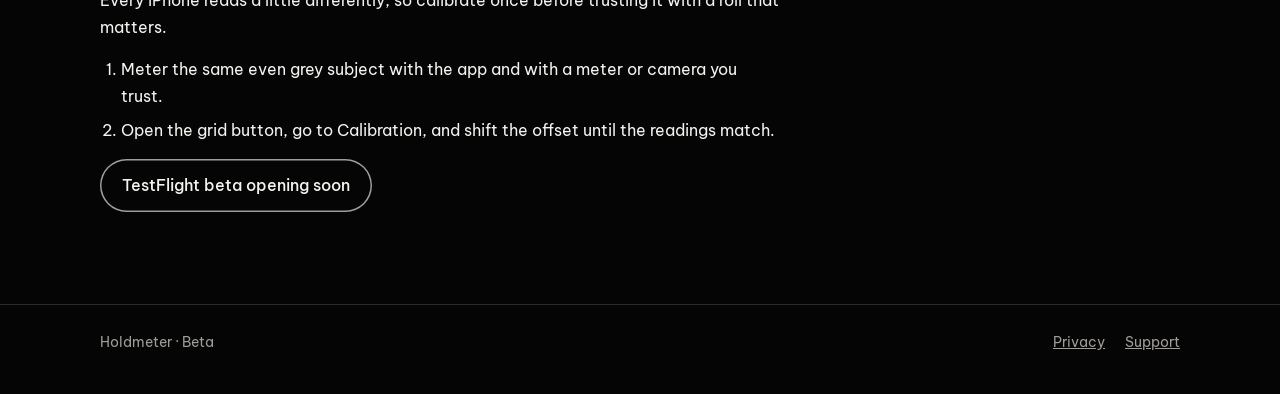
==== commit 6269c619: "Clean up the meter, refresh the website and prepare the App Store release App: - Draw ruler labels w" ====
--- a/index.html
+++ b/index.html
@@ -22,11 +22,11 @@
     <h1><span data-l="vi">Đo sáng cho máy film, ngay trên iPhone</span><span data-l="en">A film light meter in your iPhone</span></h1>
     <p class="lede" data-l="vi">Chạm vào chỗ bạn quan tâm. App cho biết tốc độ, khẩu độ và khoảng cách tại đúng điểm đó, rồi ghi vào cuộn phim đang chụp.</p>
     <p class="lede" data-l="en">Tap the part of the scene you care about. The app gives you shutter speed, aperture and distance at that exact spot, then logs it to the roll you're shooting.</p>
-    <div class="reading" aria-hidden="true"><span>1/250</span><span>f/8</span><span>ISO 800</span><b>2.40 m</b></div>
+    <div class="reading" aria-hidden="true"><span>1/500</span><span>f/8</span><span>ISO 800</span><b>2.40 m</b></div>
     <a class="cta" data-cta href="#"><span data-l="vi">Tham gia TestFlight</span><span data-l="en">Join on TestFlight</span></a>
   </div>
   <figure class="phone">
-    <img src="assets/meter.jpg" width="644" height="1400" alt="Màn hình đo sáng: ô vàng ở giữa khung ngắm, khoảng cách 2.40 m, thước khẩu độ, tốc độ 1/250 f/8 và nút HOLD">
+    <img src="assets/meter.jpg" width="644" height="1400" alt="Màn hình đo sáng: khung ngắm 2:3, khoảng cách 2.40 m, thước khẩu độ, tốc độ 1/500 f/8 và nút HOLD">
     <figcaption><span data-l="vi">Ảnh chụp từ simulator với cảnh minh họa. Trên iPhone, khung ngắm là hình từ camera.</span><span data-l="en">Simulator capture with an illustrated scene. On an iPhone, the viewfinder shows the camera.</span></figcaption>
   </figure>
 </div>
@@ -81,16 +81,16 @@
 <section>
   <div class="wrap feature">
     <div class="feature-copy">
-      <h2><span data-l="vi">Một ô vàng, hai số đo</span><span data-l="en">One patch, two readings</span></h2>
-      <p data-l="vi">Ô vàng vừa là vùng đo sáng vừa là nơi lấy khoảng cách. Số khoảng cách đi thẳng vào độ sâu trường ảnh, nên bạn thấy luôn dải nét theo khẩu độ và tiêu cự đang chọn.</p>
-      <p data-l="en">The yellow patch is both the metering area and where distance is read. That distance feeds depth of field directly, so the sharp range follows your aperture and focal length.</p>
+      <h2><span data-l="vi">Nhìn như qua ống kính của bạn</span><span data-l="en">See what your lens sees</span></h2>
+      <p data-l="vi">Khung ngắm đứng yên theo khổ phim. Chọn tiêu cự trên thước, hình bên trong phóng to hoặc thu nhỏ đúng góc nhìn của ống kính đó. Chạm vào chỗ cần đo: app đo điểm đó trong 3 giây rồi tự về đo toàn khung.</p>
+      <p data-l="en">The frame lines stay put, shaped like your film format. Pick a focal length on the ruler and the picture inside zooms to that lens's view. Tap what matters: the app meters that spot for 3 seconds, then goes back to the whole frame.</p>
       <ul class="facts">
-        <li><b>LiDAR</b><span><span data-l="vi">Trên iPhone Pro, trong khoảng 5 m.</span><span data-l="en">On iPhone Pro models, within about 5 m.</span></span></li>
+        <li><b>28–135mm</b><span><span data-l="vi">28, 35, 50, 85 và 135mm, tính theo khổ phim đang chọn.</span><span data-l="en">28, 35, 50, 85 and 135mm, worked out for the format you shoot.</span></span></li>
+        <li><b>LiDAR</b><span><span data-l="vi">Trên iPhone Pro, khoảng cách tới điểm đo, trong khoảng 5 m.</span><span data-l="en">On iPhone Pro models, distance to the metered spot, within about 5 m.</span></span></li>
         <li><b>≈</b><span><span data-l="vi">Máy hai camera ước lượng khoảng cách, app đánh dấu là xấp xỉ.</span><span data-l="en">Dual-camera iPhones estimate distance, marked as approximate.</span></span></li>
-        <li><b>MANUAL</b><span><span data-l="vi">Máy một camera nhập khoảng cách bằng tay.</span><span data-l="en">Single-camera iPhones take distance by hand.</span></span></li>
       </ul>
     </div>
-    <figure class="phone"><img src="assets/dof.jpg" width="644" height="1400" loading="lazy" alt="Màn hình độ sâu trường ảnh: khoảng cách đo được, giới hạn gần, xa và siêu tiêu cự"></figure>
+    <figure class="phone"><img src="assets/viewfinder.jpg" width="644" height="1400" loading="lazy" alt="Khung ngắm 2:3 với thước tiêu cự 35, 50, 85 và 135mm đang chọn 85mm"></figure>
   </div>
 </section>
 
@@ -98,15 +98,15 @@
   <div class="wrap feature flip">
     <div class="feature-copy">
       <h2><span data-l="vi">Cuộn phim nằm trong app</span><span data-l="en">Your roll lives in the app</span></h2>
-      <p data-l="vi">Nạp một cuộn và app đặt sẵn ISO, khổ phim và dữ liệu reciprocity. Mỗi lần lưu, số đo được ghi vào đúng khung, còn bộ đếm dưới nút HOLD tăng lên.</p>
-      <p data-l="en">Load a roll and the app sets the speed, format and reciprocity data. Each save goes to the right frame, and the counter under HOLD moves on.</p>
+      <p data-l="vi">Nạp một cuộn và app đặt sẵn ISO, khổ phim và dữ liệu reciprocity. Mỗi lần lưu, số đo được ghi vào cuộn đó để bạn xem lại sau.</p>
+      <p data-l="en">Load a roll and the app sets the speed, format and reciprocity data. Each save is kept with that roll, to look back on later.</p>
       <ul class="facts">
         <li><b>EI</b><span><span data-l="vi">Push và pull, app báo số stop so với ISO gốc.</span><span data-l="en">Push and pull, shown in stops from box speed.</span></span></li>
         <li><b>135 / 120</b><span><span data-l="vi">Half frame, 35mm, 645, 6x6, 6x7, 6x9.</span><span data-l="en">Half frame, 35mm, 645, 6x6, 6x7, 6x9.</span></span></li>
-        <li><b>CSV</b><span><span data-l="vi">Xuất nhật ký kèm cuộn, khung và khoảng cách.</span><span data-l="en">Export the log with roll, frame and distance.</span></span></li>
+        <li><b>+</b><span><span data-l="vi">Thêm phim của riêng bạn, kèm hệ số reciprocity trong datasheet.</span><span data-l="en">Add your own films, with the reciprocity exponent from the datasheet.</span></span></li>
       </ul>
     </div>
-    <figure class="phone"><img src="assets/rolls.jpg" width="644" height="1400" loading="lazy" alt="Màn hình Film: nút Add roll, cuộn HP5 Plus đang nạp với 11 trên 36 kiểu"></figure>
+    <figure class="phone"><img src="assets/rolls.jpg" width="644" height="1400" loading="lazy" alt="Màn hình Chọn cuộn: cuộn Ilford HP5 Plus đang dùng, ISO 800, push 1 stop, và nút Thêm cuộn"></figure>
   </div>
 </section>
 
@@ -117,11 +117,11 @@
       <p data-l="vi">Chọn kính ND và loại phim, app tính thời gian đã bù reciprocity. Giữ nút HOLD để mở đồng hồ đếm ngược.</p>
       <p data-l="en">Pick an ND filter and a film. The app works out the reciprocity-corrected time. Press and hold HOLD to start the countdown.</p>
       <ul class="facts">
-        <li><b>ND2–ND10000</b><span><span data-l="vi">Tự bù số stop của kính.</span><span data-l="en">Filter stops are applied for you.</span></span></li>
-        <li><b>t^p</b><span><span data-l="vi">17 loại phim, và bạn có thể tự thêm phim khác. Portra, Ektar và Gold là số ước lượng, app ghi rõ.</span><span data-l="en">17 film stocks, and you can add your own. Portra, Ektar and Gold are estimates, and the app says so.</span></span></li>
+        <li><b>ND2–ND10000</b><span><span data-l="vi">Tự bù số stop của kính, và nhắc trên màn hình khi kính ND đang bật để bạn không quên.</span><span data-l="en">Filter stops are applied for you, with an on-screen reminder while an ND filter is set so it isn't forgotten.</span></span></li>
+        <li><b>t^p</b><span><span data-l="vi">30 loại phim, và bạn có thể tự thêm phim khác. Số liệu ước lượng được ghi rõ là ước lượng.</span><span data-l="en">30 film stocks, and you can add your own. Estimated data is labelled as an estimate.</span></span></li>
       </ul>
     </div>
-    <figure class="phone"><img src="assets/longexp.jpg" width="644" height="1400" loading="lazy" alt="Phơi dài với ND1000 trên HP5 Plus: app báo thời gian đã bù reciprocity"></figure>
+    <figure class="phone"><img src="assets/longexp.jpg" width="644" height="1400" loading="lazy" alt="Phơi dài với ND1000 trên HP5 Plus: cảnh báo kính ND, thời gian 15 giây và Rf 38 giây sau khi bù reciprocity"></figure>
   </div>
 </section>
 
@@ -130,7 +130,7 @@
     <h2><span data-l="vi">Thông số</span><span data-l="en">Specs</span></h2>
     <ul class="facts">
       <li><b>iPhone</b><span><span data-l="vi">iOS 17 trở lên</span><span data-l="en">iOS 17 or later</span></span></li>
-      <li><b>Metering</b><span><span data-l="vi">Spot chạm chọn điểm, hoặc Average toàn khung. Đo phản xạ.</span><span data-l="en">Tap-to-place spot, or whole-frame average. Reflected light.</span></span></li>
+      <li><b>Metering</b><span><span data-l="vi">Đo toàn khung, chạm để đo điểm trong 3 giây. Đo phản xạ.</span><span data-l="en">Whole frame, or tap for a 3-second spot reading. Reflected light.</span></span></li>
       <li><b>Av / Tv / M</b><span><span data-l="vi">Ưu tiên khẩu, ưu tiên tốc, hoặc thủ công với kim báo thừa thiếu sáng.</span><span data-l="en">Aperture priority, shutter priority, or manual with an over/under scale.</span></span></li>
       <li><b>1/3 · 1/2 · 1</b><span><span data-l="vi">Bước chỉnh theo vòng số của máy bạn.</span><span data-l="en">Steps that match your camera's clicks.</span></span></li>
       <li><b>Offline</b><span><span data-l="vi">Không cần tài khoản hay mạng. Dữ liệu nằm trên máy bạn.</span><span data-l="en">No account or connection needed. Your data stays on your phone.</span></span></li>
